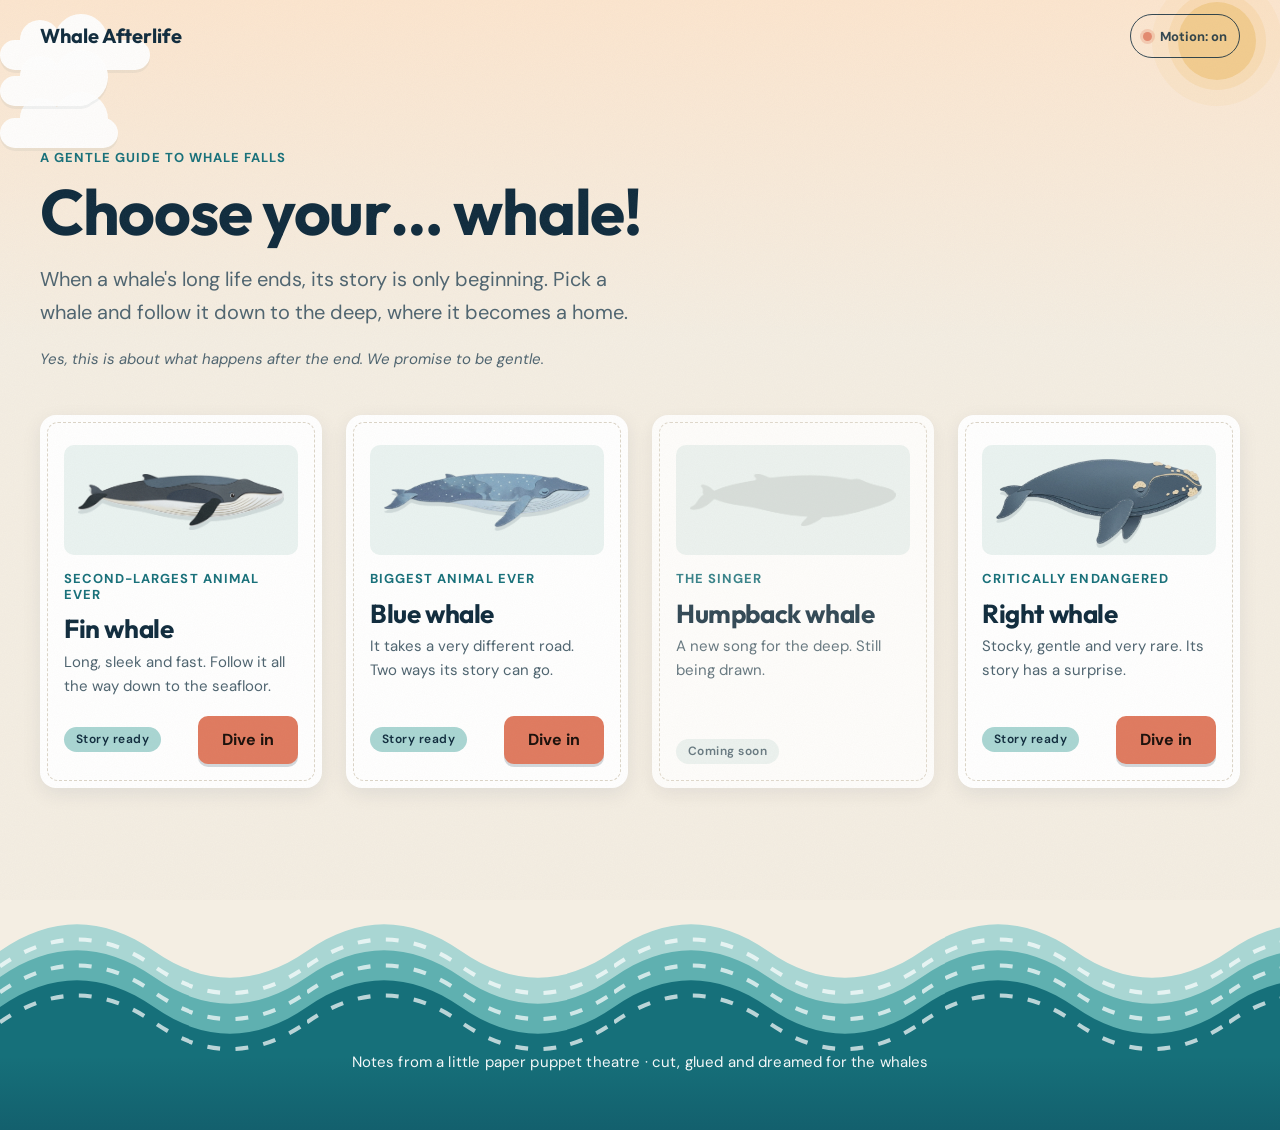
==== index.html @ 7136578d "Use 'it' for every whale instead of she/her Co-Authored-By: Claude Sonnet 5.5 <noreply@anthropic.com" ====
<!doctype html>
<html lang="en">
<head>
  <meta charset="utf-8">
  <meta name="viewport" content="width=device-width, initial-scale=1">
  <title>Whale Afterlife</title>
  <meta name="description" content="Pick a whale and follow it down to the deep. A gentle, paper-cut story about what happens after a whale dies, and the whole neighbourhood it becomes.">
  <meta name="theme-color" content="#F4EEE3">
  <link rel="icon" type="image/svg+xml" href="favicon.svg">
  <link rel="preconnect" href="https://fonts.googleapis.com">
  <link rel="preconnect" href="https://fonts.gstatic.com" crossorigin>
  <link href="https://fonts.googleapis.com/css2?family=DM+Sans:wght@400;600;700&family=Outfit:wght@700&display=swap" rel="stylesheet">
  <script>
    /* motion preference: saved choice, else the system setting */
    (function () {
      var on;
      try { var m = localStorage.getItem('motion'); on = m ? m === 'on' : !matchMedia('(prefers-reduced-motion: reduce)').matches; }
      catch (e) { on = !matchMedia('(prefers-reduced-motion: reduce)').matches; }
      document.documentElement.setAttribute('data-motion', on ? 'on' : 'off');
    })();
  </script>
  <link rel="stylesheet" href="styles.css">
</head>
<body class="page-hub">

<a class="skip" href="#choose">Skip to whales</a>

<header class="nav" id="nav">
  <a class="logo" href="index.html" aria-label="Whale Afterlife, home">
    <span>Whale Afterlife</span>
  </a>
  <nav aria-label="Main">
    <button class="motion" id="motionToggle" type="button" aria-pressed="true" title="Turn animations on or off"><span class="motion__dot" aria-hidden="true"></span><span id="motionLabel">Motion: on</span></button>
  </nav>
</header>

<main id="top">
  <section class="hero" id="choose">
    <div class="hub-sky" aria-hidden="true"><i class="sun"></i><i class="cloud cl1"></i><i class="cloud cl2"></i><i class="cloud cl3"></i></div>
    <div class="bubbles" data-bubbles="7" aria-hidden="true"></div>
    <div class="wrap">
      <p class="eyebrow">A gentle guide to whale falls</p>
      <h1>Choose your… whale!</h1>
      <p class="lede">When a whale's long life ends, its story is only beginning. Pick a whale and follow it down to the deep, where it becomes a home.</p>
      <p class="aside">Yes, this is about what happens after the end. We promise to be gentle.</p>

      <div class="cards">
        <article class="card card--ready">
          <div class="card__art"><img src="assets/fin-whale.png" alt="A paper-cut fin whale" width="1835" height="467"></div>
          <p class="eyebrow">Second-largest animal ever</p>
          <h2>Fin whale</h2>
          <p class="muted">Long, sleek and fast. Follow it all the way down to the seafloor.</p>
          <div class="card__foot">
            <span class="chip">Story ready</span>
            <a class="btn btn--accent" href="fin-whale.html">Dive in</a>
          </div>
        </article>

        <article class="card card--ready">
          <div class="card__art"><img src="assets/sprites/blue-whale.png" alt="A blue whale" width="1093" height="285"></div>
          <p class="eyebrow">Biggest animal ever</p>
          <h2>Blue whale</h2>
          <p class="muted">It takes a very different road. Two ways its story can go.</p>
          <div class="card__foot">
            <span class="chip">Story ready</span>
            <a class="btn btn--accent" href="blue-whale.html">Dive in</a>
          </div>
        </article>

        <article class="card card--soon" aria-label="Humpback whale, coming soon">
          <div class="card__art"><img src="assets/fin-whale.png" alt="" width="1835" height="467"></div>
          <p class="eyebrow">The singer</p>
          <h2>Humpback whale</h2>
          <p class="muted">A new song for the deep. Still being drawn.</p>
          <div class="card__foot"><span class="chip chip--quiet">Coming soon</span></div>
        </article>

        <article class="card card--ready">
          <div class="card__art"><img src="assets/sprites/right-whale.png" onerror="this.onerror=null;this.src='assets/fin-whale.png'" alt="A right whale" width="1835" height="467"></div>
          <p class="eyebrow">Critically endangered</p>
          <h2>Right whale</h2>
          <p class="muted">Stocky, gentle and very rare. Its story has a surprise.</p>
          <div class="card__foot">
            <span class="chip">Story ready</span>
            <a class="btn btn--accent" href="right-whale.html">Dive in</a>
          </div>
        </article>
      </div>
    </div>
  </section>
</main>

<footer class="footer footer--sea">
  <div class="sea-wave sea-wave--1" data-wave="#A9D6D3" aria-hidden="true"></div>
  <div class="sea-wave sea-wave--2" data-wave="#5FB0B0" aria-hidden="true"></div>
  <div class="sea-wave sea-wave--3" data-wave="#16707A" data-fill="linear-gradient(#16707A, #0F4A5C)" aria-hidden="true"></div>
  <p>Notes from a little paper puppet theatre · cut, glued and dreamed for the whales</p>
</footer>

<script src="hub.js"></script>
</body>
</html>
---- styles.css ----
/* ===== Whale Afterlife · Deep Reef tokens ===== */
:root {
  --primary: #0F2B3D;
  --on-primary: #FFFFFF;
  --secondary: #16707A;
  --tertiary: #E07A5F;
  --tertiary-hover: #D0664B;
  --on-tertiary: #1A0F0A;
  --soft: #A9D6D3;
  --on-soft: #0F2B3D;
  --bg: #F4EEE3;
  --surface: #FFFFFF;
  --surface-alt: #EAF3F1;
  --muted: #4E6470;
  --outline: #DCD5C8;

  --r-md: 10px;
  --r-lg: 16px;
  --shadow-card: 0 6px 20px rgba(15, 43, 61, .08);
  --shadow-paper: 0 2px 0 rgba(15, 43, 61, .10), 0 10px 26px rgba(5, 20, 32, .28);

  --font-head: "Outfit", system-ui, sans-serif;
  --font-body: "DM Sans", system-ui, sans-serif;

  --pad: 20px;
  --nav-h: 72px;
  --nav-bg: var(--bg);
  --nav-fg: var(--primary);
}

*, *::before, *::after { box-sizing: border-box; }
html { scroll-behavior: smooth; -webkit-text-size-adjust: 100%; }
body {
  margin: 0;
  background: var(--bg);
  color: var(--primary);
  font: 400 16px/1.6 var(--font-body);
  overflow-x: hidden;
}
img, svg { display: block; max-width: 100%; }
.sprite { position: absolute; width: 0; height: 0; overflow: hidden; }

/* subtle paper grain over everything */
body::after {
  content: "";
  position: fixed; inset: 0; z-index: 60; pointer-events: none;
  opacity: .10;
  background-image: url("data:image/svg+xml,%3Csvg xmlns='http://www.w3.org/2000/svg' width='220' height='220'%3E%3Cfilter id='n'%3E%3CfeTurbulence type='fractalNoise' baseFrequency='.9' numOctaves='2' seed='3'/%3E%3CfeColorMatrix values='0 0 0 0 .45  0 0 0 0 .4  0 0 0 0 .32  0 0 0 .55 0'/%3E%3C/filter%3E%3Crect width='220' height='220' filter='url(%23n)'/%3E%3C/svg%3E");
}

h1, h2, h3 { font-family: var(--font-head); font-weight: 700; margin: 0; }
h1 { font-size: clamp(38px, 7vw, 64px); line-height: 1.05; letter-spacing: -.02em; }
h2 { font-size: clamp(26px, 4vw, 40px); line-height: 1.12; letter-spacing: -.015em; }
h3 { font-size: clamp(20px, 2.6vw, 26px); line-height: 1.2; letter-spacing: -.01em; }
p { margin: 0 0 1em; }
a { color: var(--secondary); }
.muted { color: var(--muted); }
.small { font-size: 14px; color: var(--muted); margin: 22px 0 0; }
.wrap { width: min(1200px, 100% - var(--pad) * 2); margin-inline: auto; }
.narrow { width: min(720px, 100% - var(--pad) * 2); }
.center { text-align: center; }

:focus-visible { outline: 3px solid var(--secondary); outline-offset: 3px; border-radius: 6px; }
.skip { position: absolute; left: 12px; top: -60px; z-index: 100; background: var(--primary); color: #fff; padding: 10px 16px; border-radius: var(--r-md); }
.skip:focus { top: 12px; }

/* ===== Nav ===== */
.nav {
  position: fixed; inset: 0 0 auto 0; z-index: 50; height: var(--nav-h);
  display: flex; align-items: center; justify-content: space-between;
  padding-inline: max(var(--pad), calc((100vw - 1200px) / 2));
  background: color-mix(in srgb, var(--nav-bg) 88%, transparent);
  -webkit-backdrop-filter: blur(10px); backdrop-filter: blur(10px);
  color: var(--nav-fg);
  transition: background .5s, color .5s;
}
.nav a { color: inherit; text-decoration: none; font-weight: 700; }
.nav nav { display: flex; align-items: center; gap: 18px; }
.motion { display: inline-flex; align-items: center; gap: 8px; font: 700 13px/1 var(--font-body); color: inherit; background: transparent;
  border: 1.5px solid currentColor; border-radius: 9999px; padding: 8px 12px; cursor: pointer; opacity: .85; transition: opacity .2s, background-color .2s; }
.motion:hover { opacity: 1; background: color-mix(in srgb, currentColor 12%, transparent); }
.motion__dot { width: 9px; height: 9px; border-radius: 50%; background: var(--tertiary); box-shadow: 0 0 0 3px color-mix(in srgb, var(--tertiary) 30%, transparent); }
.motion[aria-pressed="false"] .motion__dot { background: var(--muted); box-shadow: none; }
.sr-only { position: absolute; width: 1px; height: 1px; margin: -1px; padding: 0; overflow: hidden; clip: rect(0 0 0 0); white-space: nowrap; border: 0; }
.nav .logo, .motion { min-height: 44px; }
.small a { display: inline-block; padding: 12px 4px; margin: -12px 0; }
@media (max-width: 480px) { .motion { padding: 7px 10px; } .nav nav { gap: 10px; } .nav nav a { display: none; } }
.logo { display: inline-flex; align-items: center; gap: 10px; font: 700 20px/1 var(--font-head); }
.logo svg { color: var(--secondary); transition: color .5s; }
body.in-story { --nav-bg: #0F2B3D; --nav-fg: #fff; }
body.in-story .logo svg { color: var(--soft); }

/* ===== Eyebrow, chips, buttons, paper cards ===== */
.eyebrow {
  font: 700 13px/1.2 var(--font-body); letter-spacing: .08em; text-transform: uppercase;
  color: var(--secondary); margin: 0 0 12px;
}
.chip {
  display: inline-block; background: var(--soft); color: var(--on-soft);
  font: 600 12px/1.2 var(--font-body); letter-spacing: .04em;
  padding: 5px 12px; border-radius: 9999px; margin-bottom: 10px;
}
.chip--quiet { background: var(--surface-alt); color: var(--muted); }

.btn {
  display: inline-flex; align-items: center; justify-content: center;
  min-height: 48px; padding: 14px 24px; border: 0; cursor: pointer;
  border-radius: var(--r-md); text-decoration: none;
  font: 700 16px/1.2 var(--font-body);
  transition: transform .15s ease, background-color .15s ease, box-shadow .15s ease;
  box-shadow: 0 3px 0 rgba(15, 43, 61, .18);
}
.btn:hover { transform: translateY(-2px); }
.btn:active { transform: translateY(1px); box-shadow: 0 1px 0 rgba(15, 43, 61, .18); }
.btn--accent { background: var(--tertiary); color: var(--on-tertiary); }
.btn--accent:hover { background: var(--tertiary-hover); }
.btn--soft { background: var(--soft); color: var(--on-soft); }

.paper-card {
  position: relative;
  background: var(--surface); color: var(--primary);
  border-radius: var(--r-lg); padding: 24px 26px;
  box-shadow: var(--shadow-paper);
}
.paper-card::before { /* stitched edge */
  content: ""; position: absolute; inset: 7px; border-radius: 11px;
  border: 1.5px dashed rgba(15, 43, 61, .18); pointer-events: none;
}
.paper-card > * { position: relative; }
.paper-card h2, .paper-card h3 { margin-bottom: .45em; }
.paper-card p:last-child { margin-bottom: 0; }

/* ===== Hero ===== */
.hero { padding: calc(var(--nav-h) + 56px) 0 230px; background: var(--bg); position: relative; }
.hero h1 { margin-bottom: 18px; }
.lede { font-size: clamp(17px, 2vw, 20px); line-height: 1.65; color: var(--muted); max-width: 620px; margin-bottom: 44px; }
.cards { display: grid; grid-template-columns: repeat(4, 1fr); gap: 24px; }
.card {
  position: relative; background: var(--surface); border-radius: var(--r-lg); padding: 24px;
  box-shadow: var(--shadow-card); display: flex; flex-direction: column;
  transition: transform .3s ease, box-shadow .3s ease;
}
.card::before { content: ""; position: absolute; inset: 7px; border-radius: 11px; border: 1.5px dashed var(--outline); pointer-events: none; }
.card > * { position: relative; }
.card--ready:hover { transform: translateY(-6px) rotate(-.6deg); box-shadow: 0 16px 34px rgba(15, 43, 61, .16); }
.card--ready:hover .card__art img { transform: translateX(6px) rotate(-2deg); }
.card__art { height: 110px; display: grid; place-items: center; margin: 6px 0 16px; background: var(--surface-alt); border-radius: var(--r-md); padding: 14px; overflow: hidden; }
.card__art img { width: 100%; height: auto; transition: transform .4s ease; filter: drop-shadow(0 4px 0 rgba(15, 43, 61, .12)); }
.card--soon .card__art img { filter: brightness(0) opacity(.1); }
.card h2 { font-size: 26px; margin-bottom: 6px; }
.card .muted { font-size: 15px; margin-bottom: 18px; }
.card__foot { margin-top: auto; display: flex; align-items: center; justify-content: space-between; gap: 10px; flex-wrap: wrap; }
.card__foot .chip { margin: 0; }
.card--soon { opacity: .85; }

/* ===== Story: shared ===== */
.story { position: relative; margin-top: -90px; overflow-x: clip; }
.story > section { position: relative; }
.story > section > .wrap { position: relative; z-index: 2; }
.story > section > .stage { z-index: 2; }

/* per-section gradient pieces so colours run continuously and sections can unlock later */
.s-surface { background: linear-gradient(#A9D6D3 0, #8CCFCB 100%); padding: 110px 0 120px; }
.s-descent { background: linear-gradient(#8CCFCB 0, #2F8E96 38%, #16707A 55%, #0F4A5C 82%, #0F3A4E 100%); }
.s-choices { background: linear-gradient(#0F3A4E 0, #0F2B3D 100%); padding: 110px 0 140px; }
.s-feast { background: linear-gradient(#0F2B3D 0, #0B2231 100%); }
.s-cave { background: linear-gradient(#0B2231 0, #0A1E2C 100%); }
.s-outro { background: #0A1E2C; padding: 100px 0 140px; }
.gated { display: none; }
body.unlocked .gate-feast, body.cave-open .gate-cave, body.finished .gate-outro { display: block; }
/* each scene replaces the last: nothing to scroll back to, no empty gaps between scenes */
body.unlocked .fin-lead, body.unlocked .s-surface, body.unlocked .s-descent, body.cave-open .s-feast { display: none; }

.scrub { height: var(--h, 300vh); }
.stage { position: sticky; top: 0; height: 100vh; height: 100dvh; overflow: hidden; }


/* surface: swimming whale + intro */
.surface-body { display: grid; gap: 34px; justify-items: center; }
.swim { position: relative; width: min(900px, 94vw); animation: bob 7s ease-in-out infinite; }
.swim > img:first-child { width: 100%; height: auto; filter: drop-shadow(0 6px 0 rgba(15, 43, 61, .12)) drop-shadow(0 18px 20px rgba(15, 43, 61, .25)); }
.swim__fish { position: absolute; width: 90px; height: auto; opacity: .95; filter: drop-shadow(0 4px 4px rgba(15, 43, 61, .25)); }
.swim__fish.f1 { left: 4%; top: 78%; animation: dart 6s ease-in-out infinite alternate; }
.swim__fish.f2 { left: 22%; top: 96%; width: 60px; animation: dart 8s ease-in-out -2s infinite alternate; }
.swim__fish.f3 { right: 6%; top: -10%; width: 52px; animation: dart 7s ease-in-out -4s infinite alternate-reverse; }
@keyframes bob { 0%, 100% { transform: translateY(0) rotate(-.6deg); } 50% { transform: translateY(-14px) rotate(.8deg); } }
@keyframes dart { from { transform: translateX(-14px) translateY(0); } to { transform: translateX(26px) translateY(-8px); } }
.intro-card { max-width: 560px; text-align: center; }
.hint { color: var(--secondary); font-weight: 700; margin-top: 14px; animation: nudge 1.8s ease-in-out infinite; }
@keyframes nudge { 50% { transform: translateY(6px); } }

/* captions */
.caps { position: absolute; left: 0; right: 0; z-index: 4; display: flex; justify-content: center; padding-inline: var(--pad); pointer-events: none; }
.caps--bottom { bottom: calc(7vh + 30px); }
.caps--bottom .cap { bottom: 0; }
.caps--top .cap { top: 0; }
.caps--top { top: calc(var(--nav-h) + 4vh); }
.cap { position: absolute; width: min(500px, 100%); opacity: 0; transform: translateY(14px) scale(.98); transition: opacity .3s ease, transform .3s ease; }
.caps--top .cap { transform: translateY(-14px) scale(.98); }
.cap.on { opacity: 1; transform: none; }

/* descent */
.fall { position: absolute; inset: 0; display: grid; place-items: center; }
.fall img { width: min(82vw, 800px, 120vh); height: auto; will-change: transform; filter: drop-shadow(0 6px 0 rgba(0, 0, 0, .12)) drop-shadow(0 20px 22px rgba(0, 0, 0, .3)); }

/* choices */
.flow { position: relative; }
.flow-panel { animation: rise .5s ease both; }
.flow-panel[hidden] { display: none; }
@keyframes rise { from { opacity: 0; transform: translateY(16px); } }
.options { display: grid; grid-template-columns: 1fr 1fr; gap: 16px; margin-top: 22px; }
.option {
  text-align: left; cursor: pointer; font: inherit; color: var(--primary);
  background: var(--surface-alt); border: 2px solid transparent; border-radius: var(--r-md);
  padding: 20px; display: grid; gap: 4px; transition: transform .15s ease, border-color .15s ease, background-color .15s ease;
}
.option:hover { transform: translateY(-3px); border-color: var(--secondary); background: #fff; }
.option__title { font: 700 20px/1.2 var(--font-head); }
.option__sub { color: var(--muted); font-size: 15px; }
.flow-panel .btn { margin-top: 20px; }

/* feast */
.whale-wrap {
  position: absolute; left: 50%; bottom: 13vh; z-index: 3;
  width: min(94vw, 1100px, 150vh); aspect-ratio: 1835 / 467;
  margin-left: calc(min(94vw, 1100px, 150vh) / -2);
  --eat: -14;
  will-change: transform;
}
.whale-wrap > * { position: absolute; inset: 0; width: 100%; height: 100%; }
.whale-wrap .body {
  filter: drop-shadow(0 6px 0 rgba(0, 0, 0, .14)) drop-shadow(0 16px 18px rgba(0, 0, 0, .32));
  -webkit-mask-image: linear-gradient(to right, transparent calc(var(--eat) * 1%), #000 calc(var(--eat) * 1% + 14%));
          mask-image: linear-gradient(to right, transparent calc(var(--eat) * 1%), #000 calc(var(--eat) * 1% + 14%));
}
.whale-wrap .skeleton {
  filter: drop-shadow(0 4px 0 rgba(0, 0, 0, .18)) drop-shadow(0 10px 12px rgba(0, 0, 0, .3));
  /* only visible where the body has been eaten away */
  -webkit-mask-image: linear-gradient(to right, #000 calc(var(--eat) * 1%), transparent calc(var(--eat) * 1% + 14%));
          mask-image: linear-gradient(to right, #000 calc(var(--eat) * 1%), transparent calc(var(--eat) * 1% + 14%));
}
.swarm {
  inset: auto; top: 12%; left: calc(var(--eat) * 1%); width: 17%; height: 70%;
  transform: translateX(-50%); opacity: 0; transition: opacity .3s; pointer-events: none;
}
.swarm.on { opacity: 1; }
.sf { position: absolute; width: 56%; height: auto; filter: drop-shadow(0 3px 3px rgba(0, 0, 0, .3));
  animation: swimFwd var(--sd, 3s) linear infinite, tailWag .9s ease-in-out infinite alternate; animation-delay: var(--sdl, 0s), 0s; }
.s1 { left: 0; top: 4%; --sd: 3.1s; --sdl: -.4s; }
.s2 { left: 38%; top: 26%; width: 46%; --sd: 2.6s; --sdl: -1.2s; }
.s3 { left: 6%; top: 46%; width: 50%; --sd: 3.4s; --sdl: -2s; }
.s4 { left: 44%; top: 64%; width: 40%; --sd: 2.9s; --sdl: -.9s; }
.s5 { left: 0; top: 82%; width: 38%; --sd: 3.7s; --sdl: -2.6s; }
.s6 { left: 40%; top: 84%; width: 36%; --sd: 2.4s; --sdl: -1.5s; }
@keyframes swimFwd {
  0%   { translate: -46px 0; opacity: 0; }
  14%  { opacity: 1; }
  86%  { opacity: 1; }
  100% { translate: 46px -3px; opacity: 0; }
}
@keyframes tailWag { from { transform: translateY(-3px) rotate(-2deg); } to { transform: translateY(3px) rotate(2deg); } }


/* outro */
.outro-card { padding: 38px 34px 34px; }
.outro-actions { display: flex; gap: 14px; justify-content: center; flex-wrap: wrap; margin-top: 26px; }
.outro-card .btn { margin-top: 0; }
.footer { background: var(--primary); color: #fff; padding: 64px 24px; text-align: center; font-size: 14px; }
.footer p { margin: 0; opacity: .8; }

/* ===== Ambient fixed layers ===== */
.rays, .snow, .depth { opacity: 0; transition: opacity .6s ease; pointer-events: none; }
.rays {
  position: fixed; inset: 0; z-index: 1;
  background: repeating-linear-gradient(104deg, rgba(255, 255, 255, .1) 0 46px, rgba(255, 255, 255, 0) 46px 150px);
  -webkit-mask-image: linear-gradient(#000, transparent 75%); mask-image: linear-gradient(#000, transparent 75%);
}
.snow { position: fixed; inset: 0; z-index: 1; overflow: hidden; }
.snow i { position: absolute; bottom: -12px; border-radius: 50%; background: #fff; animation: rise-snow linear infinite; }
@keyframes rise-snow { to { transform: translate3d(var(--dx, 20px), -112vh, 0); } }
body.in-story .snow { opacity: .55; }

/* depth gauge */
.depth {
  position: fixed; right: 14px; top: 50%; transform: translateY(-50%); z-index: 40;
  display: grid; grid-template-columns: 14px auto; grid-template-rows: auto auto; column-gap: 8px; align-items: stretch;
  color: #fff; font: 600 12px/1 var(--font-body);
  background: rgba(15, 43, 61, .6); padding: 12px 10px; border-radius: 14px; -webkit-backdrop-filter: blur(6px); backdrop-filter: blur(6px);
}
.depth.show { opacity: 1; }
.depth__track { position: relative; width: 6px; height: 36vh; background: rgba(255, 255, 255, .25); border-radius: 6px; margin-inline: auto; }
.depth__fill { position: absolute; inset: 0 0 auto 0; height: calc(var(--d, 0) * 100%); background: var(--soft); border-radius: 6px; }
.depth__dot { position: absolute; left: 50%; top: calc(var(--d, 0) * 100%); width: 16px; height: 16px; margin: -8px 0 0 -8px; border-radius: 50%; background: var(--tertiary); box-shadow: 0 0 0 3px rgba(255, 255, 255, .85); }
.depth__ticks { list-style: none; margin: 0; padding: 0; display: flex; flex-direction: column; justify-content: space-between; height: 36vh; }
.depth__now { grid-column: 1 / -1; margin: 10px 0 0; text-align: center; font-size: 14px; white-space: nowrap; }
.depth__now span { font: 700 18px/1 var(--font-head); }

/* reveal on scroll */
.reveal { opacity: 0; transform: translateY(24px); transition: opacity .8s ease, transform .8s ease; }
.reveal.in { opacity: 1; transform: none; }

/* ===== Responsive ===== */
@media (max-width: 1000px) { .cards { grid-template-columns: repeat(2, 1fr); } }
@media (max-width: 900px) { .depth__ticks { display: none; } .depth { grid-template-columns: 1fr; justify-items: center; right: 8px; } .depth__track { height: 30vh; } }
@media (max-width: 640px) {
  :root { --nav-h: 64px; }
  .cards { grid-template-columns: 1fr; }
  .options { grid-template-columns: 1fr; }
  .paper-card { padding: 20px 20px; }
  .depth { right: 6px; padding: 10px 6px; }
  .depth__ticks { display: none; }
  .depth__track { height: 30vh; }
  .caps .cap { width: min(100% - 34px, 500px); }
  .whale-wrap { width: 106vw; margin-left: -53vw; bottom: 22vh; }
  .fall img { width: 104vw; }
  }

html[data-motion="off"] { scroll-behavior: auto; }
html[data-motion="off"] *, html[data-motion="off"] *::before, html[data-motion="off"] *::after { animation: none !important; transition-duration: .01ms !important; }
html[data-motion="off"] .reveal { opacity: 1; transform: none; }
html[data-motion="off"] .snow { display: none; }

/* programmatic focus on step headings: keep it quiet */
.flow-panel h2:focus { outline: none; }


/* ===== sprite scenery ===== */
/* waves at the surface: three mirror-tiled paper layers */
.waves { position: absolute; left: 0; right: 0; top: 0; height: 150px; z-index: 1; transform: translateY(-62%); pointer-events: none;
  -webkit-mask-image: linear-gradient(#000 66%, transparent); mask-image: linear-gradient(#000 66%, transparent); }
.wv { position: absolute; left: -10%; width: 120%; background-repeat: repeat-x; background-size: auto 100%; animation: sway 12s ease-in-out infinite alternate; }
.wv3 { top: 0;    height: 112px; background-image: url("assets/sprites/waves-3-tile.png"); animation-duration: 15s; }
.wv2 { top: 18px; height: 104px; background-image: url("assets/sprites/waves-2-tile.png"); animation-duration: 11s; animation-direction: alternate-reverse; }
.wv1 { top: 36px; height: 100px; background-image: url("assets/sprites/waves-1-tile.png"); animation-duration: 13s; }
@keyframes sway { from { transform: translateX(-70px); } to { transform: translateX(70px); } }

/* seafloor: three mirror-tiled sand layers, darkened a little for depth */
.sd { position: absolute; left: 0; right: 0; bottom: 0; background-repeat: repeat-x; background-size: auto 100%; pointer-events: none; filter: brightness(.8) saturate(.9); }
.sd-back  { height: 23vh; background-image: url("assets/sprites/sand-back-tile.png");  z-index: 2; }
.sd-mid   { height: 17vh; background-image: url("assets/sprites/sand-mid-tile.png");   z-index: 2; }
.sd-front { height: 11vh; background-image: url("assets/sprites/sand-front-tile.png"); z-index: 4; filter: brightness(.9) saturate(.95); }
.s-cave .sd-back, .s-cave .sd-mid { z-index: 3; }   /* anemones (z4) stand in front of the dunes, behind the front sand (z5) */
.s-cave .sd-front { z-index: 5; }
.crab { position: absolute; left: 3%; bottom: 7vh; width: clamp(56px, 8vw, 110px); height: auto; z-index: 5; opacity: 0; filter: drop-shadow(0 4px 4px rgba(0, 0, 0, .35)); }
.star { position: absolute; height: auto; z-index: 6; filter: drop-shadow(0 3px 3px rgba(0, 0, 0, .35)); }
.star--feast { right: 6%; bottom: 3vh; width: clamp(40px, 5vw, 72px); opacity: 0; transform: rotate(12deg); }
.star--cave { left: 15%; bottom: 2.5vh; width: clamp(40px, 5vw, 72px); transform: rotate(-14deg); }

/* reef scene: arch of ribs, everything positioned in % of the arch box */
.cave { position: absolute; inset: 0; z-index: 1; }
.cave-glow { position: absolute; inset: 0; background: radial-gradient(ellipse 48% 52% at 50% 68%, rgba(242, 204, 143, .40), rgba(224, 122, 95, .12) 55%, transparent 78%); }
.ribs { position: absolute; left: 0; right: 0; margin-inline: auto; bottom: 9vh; width: min(86vw, 92vh); aspect-ratio: 529 / 392; }
.rib-back, .rib-front { position: absolute; height: auto; filter: drop-shadow(0 6px 10px rgba(0, 0, 0, .35)); }
.rib-back { left: 11%; bottom: 0; width: 78%; z-index: 1; opacity: .95; }
.rib-front { left: 0; bottom: 0; width: 100%; z-index: 2; }
.pop { position: absolute; z-index: 3; translate: -50% -100%; transform-origin: 50% 100%; scale: 0; pointer-events: none; transition: scale .8s cubic-bezier(.34, 1.56, .64, 1); }
.pop img { display: block; width: 100%; height: auto; transform-origin: 50% 100%; animation: swayTall 3.6s ease-in-out infinite alternate; filter: drop-shadow(0 3px 4px rgba(0, 0, 0, .3)); }
.pop--worm { width: 6.5%; }
.pop--anemone { width: 20%; z-index: 4; }
.pop--anemone img { animation-duration: 4.6s; }
@keyframes swayTall { from { transform: rotate(-4deg); } to { transform: rotate(4deg); } }
.octo { position: absolute; z-index: 7; left: 50%; margin-left: -15%; width: 30%; bottom: -3%; height: auto; transform: translateX(70vw); filter: drop-shadow(0 8px 10px rgba(0, 0, 0, .35)); animation: bobSmall 3.6s ease-in-out infinite; }
@keyframes bobSmall { 50% { translate: 0 -8px; } }
.eggs { position: absolute; z-index: 6; left: 22%; bottom: -2%; width: 9%; height: auto; transform-origin: 50% 100%; scale: 0; transition: scale .8s cubic-bezier(.34, 1.56, .64, 1); filter: drop-shadow(0 4px 5px rgba(0, 0, 0, .35)); }
.jelly { position: absolute; z-index: 1; right: 4%; top: 17%; width: clamp(54px, 7vw, 110px); height: auto; opacity: .9; animation: jellyBob 7s ease-in-out infinite; filter: drop-shadow(0 0 18px rgba(244, 166, 160, .45)); }
@keyframes jellyBob { 50% { translate: 0 -26px; } }
.sparkles { position: absolute; inset: 0; z-index: 8; opacity: 0; pointer-events: none; }
.spark { position: absolute; background: #F2CC8F; clip-path: polygon(50% 0, 62% 38%, 100% 50%, 62% 62%, 50% 100%, 38% 62%, 0 50%, 38% 38%); animation: twinkle 2.4s ease-in-out infinite; }
@keyframes twinkle { 0%, 100% { opacity: .25; transform: scale(.7); } 50% { opacity: 1; transform: scale(1.1); } }
@media (max-width: 640px) { .ribs { width: 104vw; bottom: 12vh; left: 50%; right: auto; margin-inline: 0; translate: -50% 0; } }
.pop--off { display: none; }


/* ===== copy additions ===== */
.aside { font-size: 15px; font-style: italic; color: var(--muted); margin: -26px 0 44px; max-width: 620px; }
.flow-panel > .muted { margin: -2px 0 0; }
.timeline { list-style: none; margin: 24px 0 0; padding: 0; display: grid; grid-template-columns: repeat(3, 1fr); gap: 10px; text-align: center; }
.timeline li { background: var(--surface-alt); border-radius: var(--r-md); padding: 14px 10px; }
.timeline strong { display: block; font: 700 19px/1.2 var(--font-head); color: var(--secondary); margin-bottom: 4px; }
.timeline span { font-size: 14px; color: var(--muted); line-height: 1.35; display: block; }
.thanks { font: 700 24px/1.2 var(--font-head); color: var(--primary); margin: 28px 0 0; }
.road { font: 700 13px/1 var(--font-body); letter-spacing: .08em; text-transform: uppercase; color: var(--secondary); margin: 26px 0 0; }
.road + .timeline { margin-top: 10px; }
.s-outro[hidden] { display: none; }
@media (max-width: 640px) { .timeline { grid-template-columns: 1fr; } .aside { margin: -30px 0 36px; } }


/* ===== button-driven stages ===== */
.s-feast .stage, .s-cave .stage { position: relative; }
.s-feast .whale-wrap { transform: translateY(-86vh) rotate(14deg); }

.cap .btn { margin-top: 14px; opacity: 0; transform: translateY(6px); pointer-events: none;
  transition: opacity .22s, transform .22s, background-color .15s, box-shadow .15s; }
.cap.ready .btn { opacity: 1; transform: none; pointer-events: auto; }
.cap.ready .btn:hover { transform: translateY(-2px); }
.cap.ready .btn--accent { animation: btnPulse 2.4s ease-in-out infinite; }
@keyframes btnPulse { 50% { box-shadow: 0 3px 0 rgba(15, 43, 61, .18), 0 0 0 7px rgba(224, 122, 95, .28); } }
.cap { pointer-events: none; }
.cap.on { pointer-events: auto; }

/* ===== cute details ===== */
/* rising bubbles */
.bubbles { position: absolute; inset: 0; z-index: 1; overflow: hidden; pointer-events: none; }
.bub { position: absolute; bottom: -24px; border-radius: 50%; border: 1.5px solid rgba(255, 255, 255, .65); background: rgba(255, 255, 255, .14);
  animation: bubUp linear infinite; }
.bub::after { content: ""; position: absolute; left: 22%; top: 18%; width: 24%; height: 24%; border-radius: 50%; background: rgba(255, 255, 255, .7); }
@keyframes bubUp { 0% { transform: translate3d(0, 0, 0); opacity: 0; } 8% { opacity: 1; } 100% { transform: translate3d(var(--dx, 16px), -112vh, 0); opacity: .9; } }

/* far-away fish crossing the stage */
.swimmer { position: absolute; left: 0; top: var(--y, 30%); width: var(--w, 40px); height: auto; z-index: 1; opacity: .55; pointer-events: none;
  animation: crossR var(--t, 50s) linear infinite; animation-delay: var(--d, 0s); filter: blur(.3px) drop-shadow(0 2px 3px rgba(0, 0, 0, .25)); }
.swimmer.l { animation-name: crossL; }
@keyframes crossR { 0% { transform: translate(-14vw, 0); } 50% { transform: translate(52vw, -14px); } 100% { transform: translate(112vw, 0); } }
@keyframes crossL { 0% { transform: translate(112vw, 0) scaleX(-1); } 50% { transform: translate(52vw, 12px) scaleX(-1); } 100% { transform: translate(-14vw, 0) scaleX(-1); } }

/* extra jellyfish */
.jelly--d1 { left: 7%; right: auto; top: 22%; width: clamp(44px, 6vw, 84px); animation-duration: 8s; }
.jelly--d2 { right: 8%; top: 54%; width: clamp(34px, 4.5vw, 64px); opacity: .7; animation-duration: 9s; animation-delay: -3s; }
.jelly--c2 { left: 3%; right: auto; top: 50%; width: clamp(38px, 4.6vw, 76px); opacity: .8; animation-duration: 9s; animation-delay: -4s; }

/* more fish on the surface */
.swim__fish.f4 { left: 46%; top: 108%; width: 44px; animation: dart 9s ease-in-out -1s infinite alternate; }
.swim__fish.f5 { right: 24%; top: 92%; width: 36px; animation: dart 6.5s ease-in-out -5s infinite alternate-reverse; }

/* scavengers on the sand */
.crab { animation: scuttle .9s ease-in-out infinite alternate; }
@keyframes scuttle { from { translate: 0 0; rotate: -2deg; } to { translate: 0 -3px; rotate: 2deg; } }
.crab--b { left: auto; right: 16%; bottom: 6vh; width: clamp(46px, 6.5vw, 90px); scale: -1 1; }
.crab--cave { opacity: 1; left: auto; right: 17%; bottom: 3vh; width: clamp(50px, 6.5vw, 90px); scale: -1 1; z-index: 6; }
.star--feast2 { left: 19%; bottom: 3vh; width: clamp(34px, 4.5vw, 62px); opacity: 0; transform: rotate(-18deg); }

.star { animation: starWiggle 4.5s ease-in-out infinite; }
@keyframes starWiggle { 50% { translate: 0 -3px; } }
.eggs--b { left: auto; right: 22%; bottom: -3%; width: 6.5%; }

/* "nom nom" while the fish eat */
.noms { position: absolute; inset: 0; z-index: 8; pointer-events: none; }
.nom { position: absolute; font: 700 14px/1 var(--font-body); letter-spacing: .02em; color: #fff; text-shadow: 0 1px 3px rgba(0, 0, 0, .55);
  animation: nomUp 1.7s ease-out forwards; white-space: nowrap; }
@keyframes nomUp { 0% { opacity: 0; transform: translateY(0) scale(.8); } 20% { opacity: 1; } 100% { opacity: 0; transform: translateY(-48px) scale(1.1); } }

/* happy hearts around the octopus */
.hearts { position: absolute; left: 50%; bottom: 42%; width: 0; height: 0; z-index: 9; pointer-events: none; }
.hearts i { position: absolute; left: calc(var(--x, 0) * 1px); bottom: 0; font-style: normal; font-size: var(--s, 22px); line-height: 1; color: #F4A6A0; opacity: 0; }
.ribs.happy .hearts i { animation: heartUp 3.6s ease-in infinite; animation-delay: var(--d, 0s); }
.hearts i:nth-child(1) { --x: -48; --s: 20px; --d: 0s; --dx: -14px; }
.hearts i:nth-child(2) { --x: -12; --s: 26px; --d: .8s; --dx: 10px; }
.hearts i:nth-child(3) { --x: 30; --s: 18px; --d: 1.6s; --dx: -8px; }
.hearts i:nth-child(4) { --x: 58; --s: 24px; --d: 2.3s; --dx: 14px; }
.hearts i:nth-child(5) { --x: 8; --s: 16px; --d: 3s; --dx: 6px; }
@keyframes heartUp { 0% { opacity: 0; transform: translate(0, 0) scale(.5); } 15% { opacity: 1; } 100% { opacity: 0; transform: translate(var(--dx, 10px), -120px) scale(1.15); } }

html[data-motion="off"] .swimmer, html[data-motion="off"] .bub { display: none; }
@media (max-width: 640px) { .swim__fish.f4, .swim__fish.f5 { display: none; } }


/* ===== more details ===== */
/* hero: bubbles tinted for the sand background, sleepy zzz on the unfinished whales */
.hero .bubbles { z-index: 0; }
.hero .bub { border-color: rgba(22, 112, 122, .35); background: rgba(169, 214, 211, .25); }
.hero .wrap { position: relative; z-index: 1; }
.card--soon .card__art { position: relative; }
.card--soon .card__art::after { content: "z Z z"; position: absolute; right: 16%; top: 6px; font: 700 15px/1 var(--font-head); letter-spacing: .22em; color: var(--secondary);
  opacity: 0; animation: zzz 3.6s ease-in-out infinite; }
@keyframes zzz { 0% { opacity: 0; transform: translate(0, 10px); } 45% { opacity: .75; } 100% { opacity: 0; transform: translate(12px, -12px); } }

/* whale spout at the surface */
.spout { position: absolute; left: 69%; top: 9%; width: 0; height: 0; pointer-events: none; z-index: 3; }
.spout i { position: absolute; left: 0; top: 0; width: 11px; height: 11px; border-radius: 50%; background: #fff; opacity: 0;
  box-shadow: 0 0 8px rgba(255, 255, 255, .8); animation: spoutUp 6s ease-out infinite; }
.spout i:nth-child(1) { --dx: -8px; --h: -92px; animation-delay: 0s; }
.spout i:nth-child(2) { --dx: 6px; --h: -104px; animation-delay: .08s; width: 13px; height: 13px; }
.spout i:nth-child(3) { --dx: -22px; --h: -78px; animation-delay: .16s; }
.spout i:nth-child(4) { --dx: 20px; --h: -82px; animation-delay: .2s; }
.spout i:nth-child(5) { --dx: 0px; --h: -118px; animation-delay: .1s; width: 9px; height: 9px; }
.spout i:nth-child(6) { --dx: -34px; --h: -60px; animation-delay: .3s; width: 8px; height: 8px; }
.spout i:nth-child(7) { --dx: 34px; --h: -64px; animation-delay: .34s; width: 8px; height: 8px; }
.spout i:nth-child(8) { --dx: 12px; --h: -96px; animation-delay: .24s; width: 10px; height: 10px; }
@keyframes spoutUp { 0% { opacity: 0; transform: translate(0, 0) scale(.5); } 3% { opacity: .95; } 14% { opacity: .9; transform: translate(var(--dx), var(--h)) scale(1.05); }
  26% { opacity: 0; transform: translate(calc(var(--dx) * 1.5), calc(var(--h) + 46px)) scale(.7); } 100% { opacity: 0; } }

/* glints on the waves */
.glint { position: absolute; z-index: 3; background: #fff; pointer-events: none; opacity: 0; animation: twinkle 3s ease-in-out infinite;
  clip-path: polygon(50% 0, 60% 40%, 100% 50%, 60% 60%, 50% 100%, 40% 60%, 0 50%, 40% 40%); }

/* sunbeams drift slowly */
.rays { animation: raysDrift 22s ease-in-out infinite alternate; }
@keyframes raysDrift { from { background-position: 0 0; } to { background-position: 150px 0; } }

/* click reactions */
.crab, .star, .jelly, .octo, .eggs, .swim__fish, .pop img, .sf { cursor: pointer; }
.crab, .star, .jelly, .octo, .eggs, .swim__fish, .pop img, .shark { pointer-events: auto; }
.poked:not(.pop) { animation: poke .65s ease !important; }
.pop.poked img { animation: squish .65s ease !important; }
@keyframes poke { 0% { translate: 0 0; rotate: 0deg; } 30% { translate: 0 -18px; rotate: 10deg; } 60% { translate: 0 3px; rotate: -7deg; } 100% { translate: 0 0; rotate: 0deg; } }
@keyframes squish { 0% { transform: scale(1, 1); } 30% { transform: scale(1.3, .72); } 60% { transform: scale(.88, 1.18); } 100% { transform: scale(1, 1); } }
.floaty { position: fixed; z-index: 70; font: 700 15px/1 var(--font-body); color: #fff; text-shadow: 0 1px 3px rgba(0, 0, 0, .65); pointer-events: none;
  translate: -50% -50%; animation: floatUp 1.4s ease-out forwards; white-space: nowrap; }
@keyframes floatUp { 0% { opacity: 0; margin-top: 0; } 15% { opacity: 1; } 100% { opacity: 0; margin-top: -58px; } }

/* bubbles that follow the pointer */
.trail { position: fixed; z-index: 55; border-radius: 50%; border: 1.5px solid rgba(255, 255, 255, .75); background: rgba(255, 255, 255, .18); pointer-events: none;
  translate: -50% -50%; animation: trailUp 1.3s ease-out forwards; }
@keyframes trailUp { 0% { opacity: 0; transform: translate(0, 0) scale(.6); } 15% { opacity: 1; } 100% { opacity: 0; transform: translate(var(--dx, 0), -46px) scale(1.15); } }

/* sand puff when she lands */
.puff { position: absolute; border-radius: 50%; pointer-events: none; opacity: 0;
  background: radial-gradient(circle at 40% 40%, rgba(236, 220, 186, .8), rgba(190, 166, 122, 0) 72%); animation: puffOut 1.9s ease-out forwards; }
@keyframes puffOut { 0% { opacity: 0; transform: translate(0, 0) scale(.4); } 20% { opacity: .85; } 100% { opacity: 0; transform: translate(var(--dx), var(--dy)) scale(1.7); } }

/* the octopus wriggles now and then */
.octo { animation: bobSmall 3.6s ease-in-out infinite, wriggle 8s ease-in-out infinite; }
@keyframes wriggle { 0%, 84%, 100% { rotate: 0deg; scale: 1; } 88% { rotate: -3.5deg; scale: 1.03 .98; } 92% { rotate: 3.5deg; scale: .98 1.03; } 96% { rotate: -2deg; scale: 1; } }

/* finale confetti */
.conf { position: fixed; bottom: -30px; z-index: 65; pointer-events: none; font-style: normal; line-height: 1; opacity: 0; animation: confUp linear forwards; }
@keyframes confUp { 0% { opacity: 0; transform: translate(0, 0) rotate(0deg); } 10% { opacity: 1; } 100% { opacity: 0; transform: translate(var(--dx, 0), -108vh) rotate(50deg); } }

/* little sprite icons inside the chips */
.chip { display: inline-flex; align-items: center; gap: 6px; }
.chip__icon { height: 17px; width: auto; margin: -4px 0 -4px -5px; }

/* subtle pointer parallax (set from JS) */


/* story progress pill */
.journey { position: fixed; left: 50%; bottom: 14px; translate: -50% 0; z-index: 46; padding: 9px 16px; border-radius: 9999px;
  background: rgba(15, 43, 61, .62); -webkit-backdrop-filter: blur(6px); backdrop-filter: blur(6px);
  opacity: 0; pointer-events: none; transition: opacity .6s ease; }
.journey.show { opacity: 1; }
.journey ol { display: flex; align-items: center; list-style: none; margin: 0; padding: 0; }
.journey li { position: relative; width: 10px; height: 10px; margin-left: 18px; border-radius: 50%; background: rgba(255, 255, 255, .35); transition: background-color .4s, transform .4s, box-shadow .4s; }
.journey li:first-child { margin-left: 0; }
.journey li + li::before { content: ""; position: absolute; right: 100%; top: 50%; width: 18px; height: 2px; translate: 0 -50%; background: rgba(255, 255, 255, .25); transition: background-color .4s; }
.journey li.done { background: var(--soft); }
.journey li.done + li::before, .journey li.on::before { background: var(--soft); }
.journey li.on { background: var(--tertiary); box-shadow: 0 0 0 4px rgba(224, 122, 95, .32); transform: scale(1.2); }
.journey span { position: absolute; bottom: 20px; left: 50%; translate: -50% 0; white-space: nowrap; font: 600 11px/1 var(--font-body); letter-spacing: .04em; color: #fff;
  background: rgba(15, 43, 61, .88); padding: 5px 9px; border-radius: 6px; opacity: 0; transition: opacity .3s; }
.journey li.on span { opacity: 1; }
html[data-motion="off"] .glint, html[data-motion="off"] .spout { display: none; }
@media (max-width: 640px) { .journey { bottom: 10px; padding: 8px 12px; } .journey li { margin-left: 14px; } .journey li + li::before { width: 14px; } }


/* ===== choice popup ===== */
.modal { position: fixed; inset: 0; z-index: 80; display: grid; place-items: center; padding: 20px; }
.modal[hidden] { display: none; }
.modal__backdrop { position: absolute; inset: 0; background: rgba(6, 20, 30, .30); -webkit-backdrop-filter: blur(2px); backdrop-filter: blur(2px); opacity: 0; transition: opacity .35s ease; }
.modal__box { position: relative; width: min(640px, 100%); max-height: calc(100dvh - 40px); overflow: auto; opacity: 0; transform: translateY(20px) scale(.97); transition: opacity .35s ease, transform .35s ease; }
.modal.open .modal__backdrop { opacity: 1; }
.modal.open .modal__box { opacity: 1; transform: none; }
.modal__close { position: absolute; top: 12px; right: 14px; z-index: 3; width: 36px; height: 36px; border-radius: 50%; border: 0; cursor: pointer;
  background: var(--surface-alt); color: var(--primary); font: 700 22px/1 var(--font-body); display: grid; place-items: center; transition: background-color .15s, transform .15s; }
.modal__close:hover { background: var(--soft); transform: rotate(90deg); }
.modal .flow-panel { animation: none; }
.modal .flow-panel > :is(.eyebrow, h2, .chip, .muted, p:first-of-type) { padding-right: 40px; }
.modal .flow-panel .options { margin-right: 0; }

.footer { display: none; }


/* ===== new residents ===== */
.shark { position: absolute; left: 0; top: 38%; width: clamp(90px, 10vw, 170px); height: auto; z-index: 1; opacity: .85;
  animation: crossR 36s linear infinite; animation-delay: -10s; filter: drop-shadow(0 3px 5px rgba(0, 0, 0, .3)); }
.squid { position: absolute; height: auto; z-index: 1; pointer-events: auto; cursor: pointer; filter: drop-shadow(0 3px 5px rgba(0, 0, 0, .3)); animation: squidDrift 7s ease-in-out infinite; }
.squid--feast { left: 5%; top: 27%; width: clamp(34px, 4vw, 64px); }
.squid--cave { left: 11%; top: 56%; width: clamp(34px, 4vw, 62px); animation-delay: -2.5s; }
@keyframes squidDrift { 0%, 100% { translate: 0 0; rotate: -4deg; } 50% { translate: 8px -22px; rotate: 5deg; } }

.hagfish { position: absolute; left: 62%; bottom: 5vh; width: clamp(64px, 8vw, 130px); height: auto; z-index: 6; opacity: 0; transform: translateX(34vw);
  pointer-events: auto; cursor: pointer; filter: drop-shadow(0 4px 4px rgba(0, 0, 0, .35)); animation: slither 1.6s ease-in-out infinite alternate; }
@keyframes slither { from { translate: 0 0; rotate: -2deg; } to { translate: 0 -2px; rotate: 2deg; } }

/* reef scene extras: each one has its own patch of sand */
.deco { position: absolute; height: auto; z-index: 4; pointer-events: none; filter: brightness(.88) drop-shadow(0 4px 6px rgba(0, 0, 0, .3)); }
.deco--pebbles { left: 1%; bottom: 8vh; width: clamp(40px, 5vw, 86px); }
.deco--coral { left: 7.5%; bottom: 8vh; width: clamp(48px, 6.4vw, 108px); }
.deco--tube { right: 1.5%; bottom: 8vh; width: clamp(40px, 5vw, 86px); }
.deco--sponge { right: 8.5%; bottom: 8vh; width: clamp(44px, 5.8vw, 98px); }
.walker { position: absolute; height: auto; z-index: 6; pointer-events: auto; cursor: pointer; filter: drop-shadow(0 3px 4px rgba(0, 0, 0, .35)); }
.urchin { left: 21%; bottom: 2.5vh; width: clamp(34px, 4vw, 66px); }
.isopod { left: 27%; bottom: 3.5vh; width: clamp(54px, 6.4vw, 104px); animation: crawl 16s ease-in-out infinite alternate; }
.snail { right: 24%; bottom: 3vh; width: clamp(40px, 4.8vw, 78px); animation: crawlSlow 22s ease-in-out infinite alternate; }
.shell { right: 31%; bottom: 2vh; width: clamp(30px, 3.6vw, 60px); }
@keyframes crawl { from { translate: 0 0; } to { translate: 3.4vw 0; } }
@keyframes crawlSlow { from { translate: 0 0; } to { translate: -1.8vw 0; } }


/* the reef captions sit on the left so they never cover the rib arch */
@media (min-width: 1100px) and (min-aspect-ratio: 8/5) {
  .s-cave .caps--top { justify-content: flex-start; padding-left: max(20px, 3vw); }
  .s-cave .cap { width: min(400px, 100%); }
}
/* squarer screens: caption stays centred, the arch is a little smaller so they do not fight */
@media (min-width: 641px) and (max-aspect-ratio: 8/5), (min-width: 641px) and (max-width: 1099px) {
  .ribs { width: min(70vw, 78vh); bottom: 8vh; }
}

html[data-motion="off"] .shark { display: none; }

@media (max-width: 640px) { .depth { display: none; } }


/* ===== reef residents, scattered ===== */
/* big items stand on the back dune (higher), small critters walk on the front sand, nothing lines up in a row */
.deco--pebbles { left: 3%; right: auto; bottom: 10vh; width: clamp(38px, 4.6vw, 80px); }
.deco--coral   { left: 9%; right: auto; bottom: 13.5vh; width: clamp(44px, 5.4vw, 92px); }
.deco--tube    { left: 90%; right: auto; bottom: 13vh; width: clamp(36px, 4.4vw, 76px); }
.deco--sponge  { left: auto; right: 4%; bottom: 8.5vh; width: clamp(38px, 4.6vw, 80px); }
.urchin { left: 33%; right: auto; bottom: 2vh; width: clamp(30px, 3.4vw, 58px); }
.isopod { left: 73%; right: auto; bottom: 3vh; width: clamp(50px, 6vw, 98px); }
.snail  { left: 19%; right: auto; bottom: 4.5vh; width: clamp(36px, 4vw, 66px); scale: -1 1; }
.shell  { left: 27.5%; right: auto; bottom: 1.5vh; width: clamp(26px, 3vw, 50px); rotate: 12deg; }
.star--cave { left: 68%; bottom: 1.5vh; width: clamp(34px, 4vw, 62px); }
.crab--cave { left: 85%; right: auto; bottom: 2.5vh; width: clamp(46px, 6vw, 84px); }
.squid--cave { left: auto; right: 4%; top: 50%; width: clamp(32px, 3.8vw, 58px); }


/* ===== page layouts: home (cards only) and fin whale story ===== */
.page-hub .hero { min-height: 100vh; min-height: 100dvh; padding-bottom: 90px; display: grid; align-content: center; }
.page-hub .footer { display: block; }
.fin-lead { background: var(--bg); padding: calc(var(--nav-h) + 30px) 0 230px; position: relative; }
.fin-lead h1 { font-size: clamp(34px, 5vw, 52px); }

/* ===== home: a small sky on top, a paper sea at the bottom ===== */
.page-hub .nav { background: transparent; -webkit-backdrop-filter: none; backdrop-filter: none; }
.page-hub .nav.nav--solid { background: color-mix(in srgb, var(--nav-bg) 88%, transparent); -webkit-backdrop-filter: blur(10px); backdrop-filter: blur(10px); }
.hub-sky { position: absolute; left: 0; right: 0; top: 0; height: 340px; z-index: 0; pointer-events: none; overflow: hidden;
  background: linear-gradient(#FCE6CF, rgba(252, 230, 207, 0)); }
.hub-sky .sun { position: absolute; right: calc(max(var(--pad), (100vw - 1200px) / 2) - 16px); top: 2px; width: 78px; aspect-ratio: 1; border-radius: 50%; background: #F2CC8F;
  box-shadow: 0 0 0 10px rgba(242, 204, 143, .35), 0 0 0 26px rgba(242, 204, 143, .16); animation: hubSun 7s ease-in-out infinite; }
@keyframes hubSun { 50% { box-shadow: 0 0 0 15px rgba(242, 204, 143, .35), 0 0 0 34px rgba(242, 204, 143, .14); } }
.hub-sky .cloud { position: absolute; left: 0; height: 30px; width: var(--w, 140px); border-radius: 30px; background: #fff; opacity: .95;
  animation: hubCloud var(--t, 90s) linear infinite; animation-delay: var(--d, 0s); filter: drop-shadow(0 3px 0 rgba(15, 43, 61, .06)); }
.hub-sky .cloud::before, .hub-sky .cloud::after { content: ""; position: absolute; background: #fff; border-radius: 50%; }
.hub-sky .cloud::before { width: 40px; height: 40px; left: 20px; top: -20px; }
.hub-sky .cloud::after { width: 54px; height: 54px; left: 54px; top: -26px; }
.hub-sky .cl1 { top: 40px; --w: 150px; --t: 100s; --d: -30s; }
.hub-sky .cl2 { top: 118px; --w: 118px; --t: 80s; --d: -60s; }
.hub-sky .cl3 { top: 76px; --w: 96px; --t: 120s; --d: -85s; }
@keyframes hubCloud { from { translate: -20vw 0; } to { translate: 120vw 0; } }

.footer--sea { position: relative; overflow: hidden; background: transparent; padding: 150px 24px 56px; }
.footer--sea p { position: relative; z-index: 2; opacity: .95; font-size: 15px; letter-spacing: .01em; }
.sea-wave { position: absolute; left: 0; right: 0; top: var(--top, 0); bottom: 0; --tw: clamp(220px, 24vw, 380px); --th: calc(var(--tw) / 3);
  background-repeat: repeat-x, no-repeat; background-size: var(--tw) var(--th), 100% 100%; background-position: 0 0, 0 calc(var(--th) - 2px);
  animation: seaWave var(--t, 18s) linear infinite; }
@keyframes seaWave { from { background-position: 0 0, 0 calc(var(--th) - 2px); } to { background-position: calc(var(--tw) * -1) 0, 0 calc(var(--th) - 2px); } }
.sea-wave--1 { --top: 0; --t: 26s; }
.sea-wave--2 { --top: 26px; --t: 19s; }
.sea-wave--3 { --top: 56px; --t: 14s; }

/* ===== A touch of paper theatre: one curtain, only when the scene changes ===== */
.stage-frame { position: fixed; inset: var(--nav-h) 0 0 0; z-index: 44; pointer-events: none; }
.sf-drape { position: absolute; top: 0; bottom: 0; width: 0; transition: width .9s cubic-bezier(.65, 0, .35, 1), box-shadow .9s ease;
  background: repeating-linear-gradient(90deg, rgba(40, 10, 5, .18) 0 5px, rgba(255, 235, 215, .10) 5px 11px, transparent 11px 17px), linear-gradient(90deg, #B8523C, #D8684E 55%, #BF573F); }
.sf-drape--l { left: 0; }
.sf-drape--r { right: 0; }
.stage-frame.shut .sf-drape { width: 50.4vw; }
.stage-frame.shut .sf-drape--l { box-shadow: 6px 0 16px rgba(15, 43, 61, .25); }
.stage-frame.shut .sf-drape--r { box-shadow: -6px 0 16px rgba(15, 43, 61, .25); }
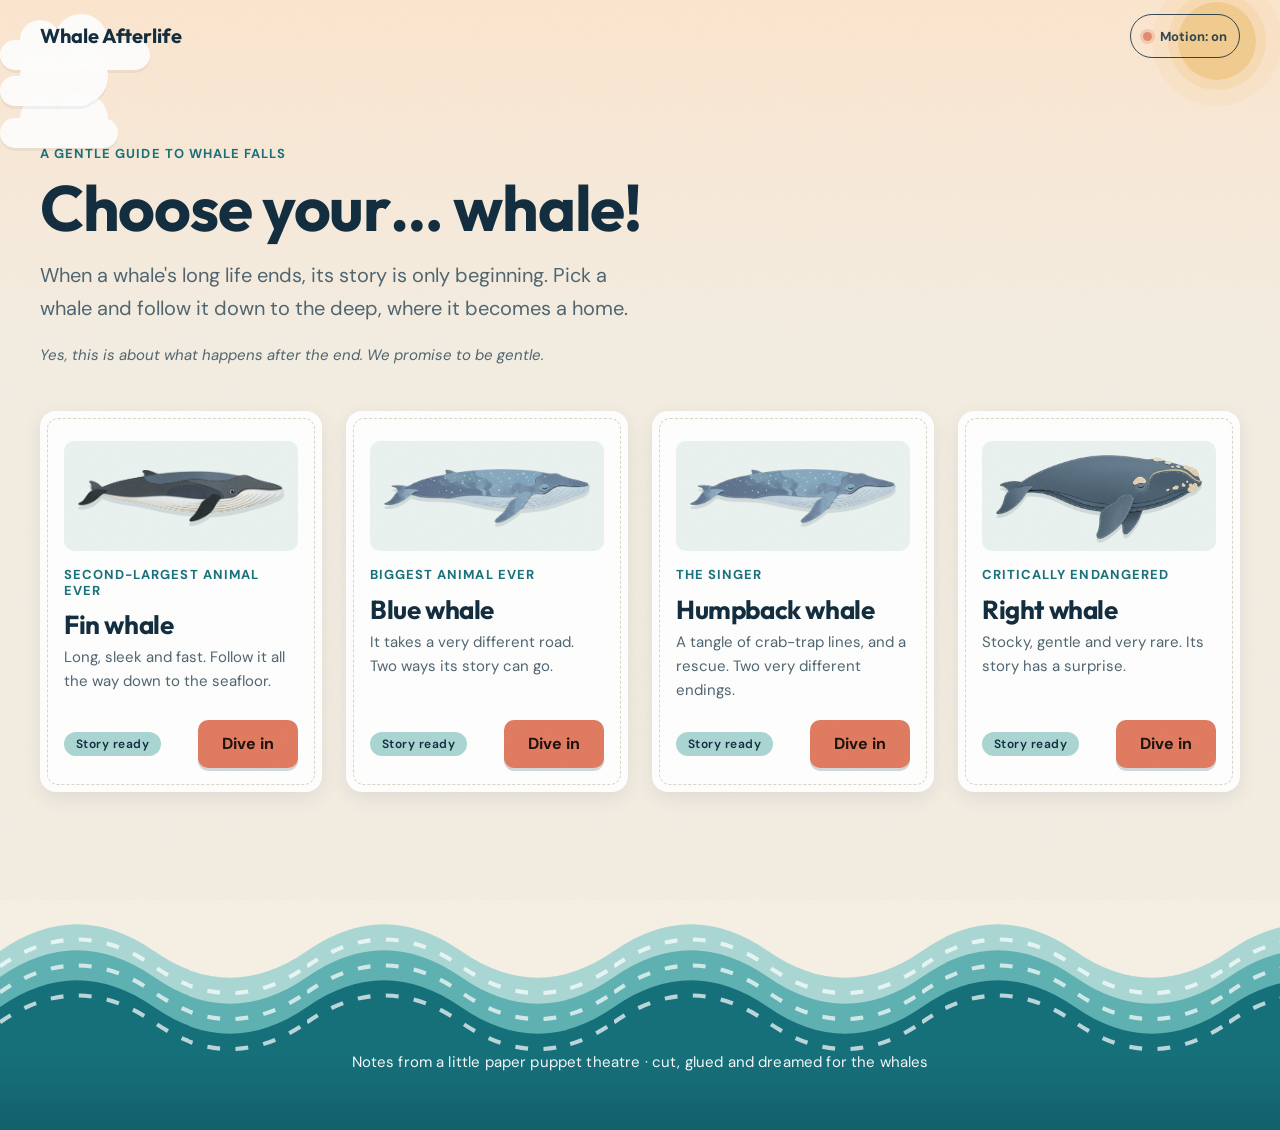
==== commit dd89776f: "Humpback story: entangled whale, rescue choice, freed or lost endings (placeholder art), hub card an" ====
--- a/index.html
+++ b/index.html
@@ -67,12 +67,15 @@
           </div>
         </article>
 
-        <article class="card card--soon" aria-label="Humpback whale, coming soon">
-          <div class="card__art"><img src="assets/fin-whale.png" alt="" width="1835" height="467"></div>
+        <article class="card card--ready">
+          <div class="card__art"><img src="assets/sprites/blue-whale.png" alt="A paper-cut whale (placeholder drawing)" width="1093" height="285"></div>
           <p class="eyebrow">The singer</p>
           <h2>Humpback whale</h2>
-          <p class="muted">A new song for the deep. Still being drawn.</p>
-          <div class="card__foot"><span class="chip chip--quiet">Coming soon</span></div>
+          <p class="muted">A tangle of crab-trap lines, and a rescue. Two very different endings.</p>
+          <div class="card__foot">
+            <span class="chip">Story ready</span>
+            <a class="btn btn--accent" href="humpback-whale.html">Dive in</a>
+          </div>
         </article>
 
         <article class="card card--ready">
@@ -86,6 +89,8 @@
           </div>
         </article>
       </div>
+
+      <p class="aside sources-unlock" id="sourcesUnlock" hidden>Every story here is based on real events and published science. <a href="sources.html">See the sources</a>.</p>
     </div>
   </section>
 </main>
--- a/styles.css
+++ b/styles.css
@@ -503,7 +503,7 @@
   translate: -50% -50%; animation: trailUp 1.3s ease-out forwards; }
 @keyframes trailUp { 0% { opacity: 0; transform: translate(0, 0) scale(.6); } 15% { opacity: 1; } 100% { opacity: 0; transform: translate(var(--dx, 0), -46px) scale(1.15); } }
 
-/* sand puff when she lands */
+/* sand puff when it lands */
 .puff { position: absolute; border-radius: 50%; pointer-events: none; opacity: 0;
   background: radial-gradient(circle at 40% 40%, rgba(236, 220, 186, .8), rgba(190, 166, 122, 0) 72%); animation: puffOut 1.9s ease-out forwards; }
 @keyframes puffOut { 0% { opacity: 0; transform: translate(0, 0) scale(.4); } 20% { opacity: .85; } 100% { opacity: 0; transform: translate(var(--dx), var(--dy)) scale(1.7); } }
@@ -659,3 +659,12 @@
 .stage-frame.shut .sf-drape { width: 50.4vw; }
 .stage-frame.shut .sf-drape--l { box-shadow: 6px 0 16px rgba(15, 43, 61, .25); }
 .stage-frame.shut .sf-drape--r { box-shadow: -6px 0 16px rgba(15, 43, 61, .25); }
+
+/* sources page */
+.page-sources .hero { min-height: 0; display: block; padding-bottom: 150px; }
+.page-sources .src { background: var(--card, #fff); border-radius: 14px; padding: 22px 26px; margin: 0 0 18px; max-width: 760px; box-shadow: 0 6px 18px rgba(15, 43, 61, .08); }
+.page-sources .src h2 { font-size: 24px; margin-bottom: 8px; }
+.page-sources .src ul { margin: 0; padding-left: 20px; }
+.page-sources .src li { margin: 6px 0; line-height: 1.5; }
+.page-sources .aside { margin: 28px 0 0; font-style: normal; }
+.sources-unlock { margin-top: 36px; max-width: 620px; }
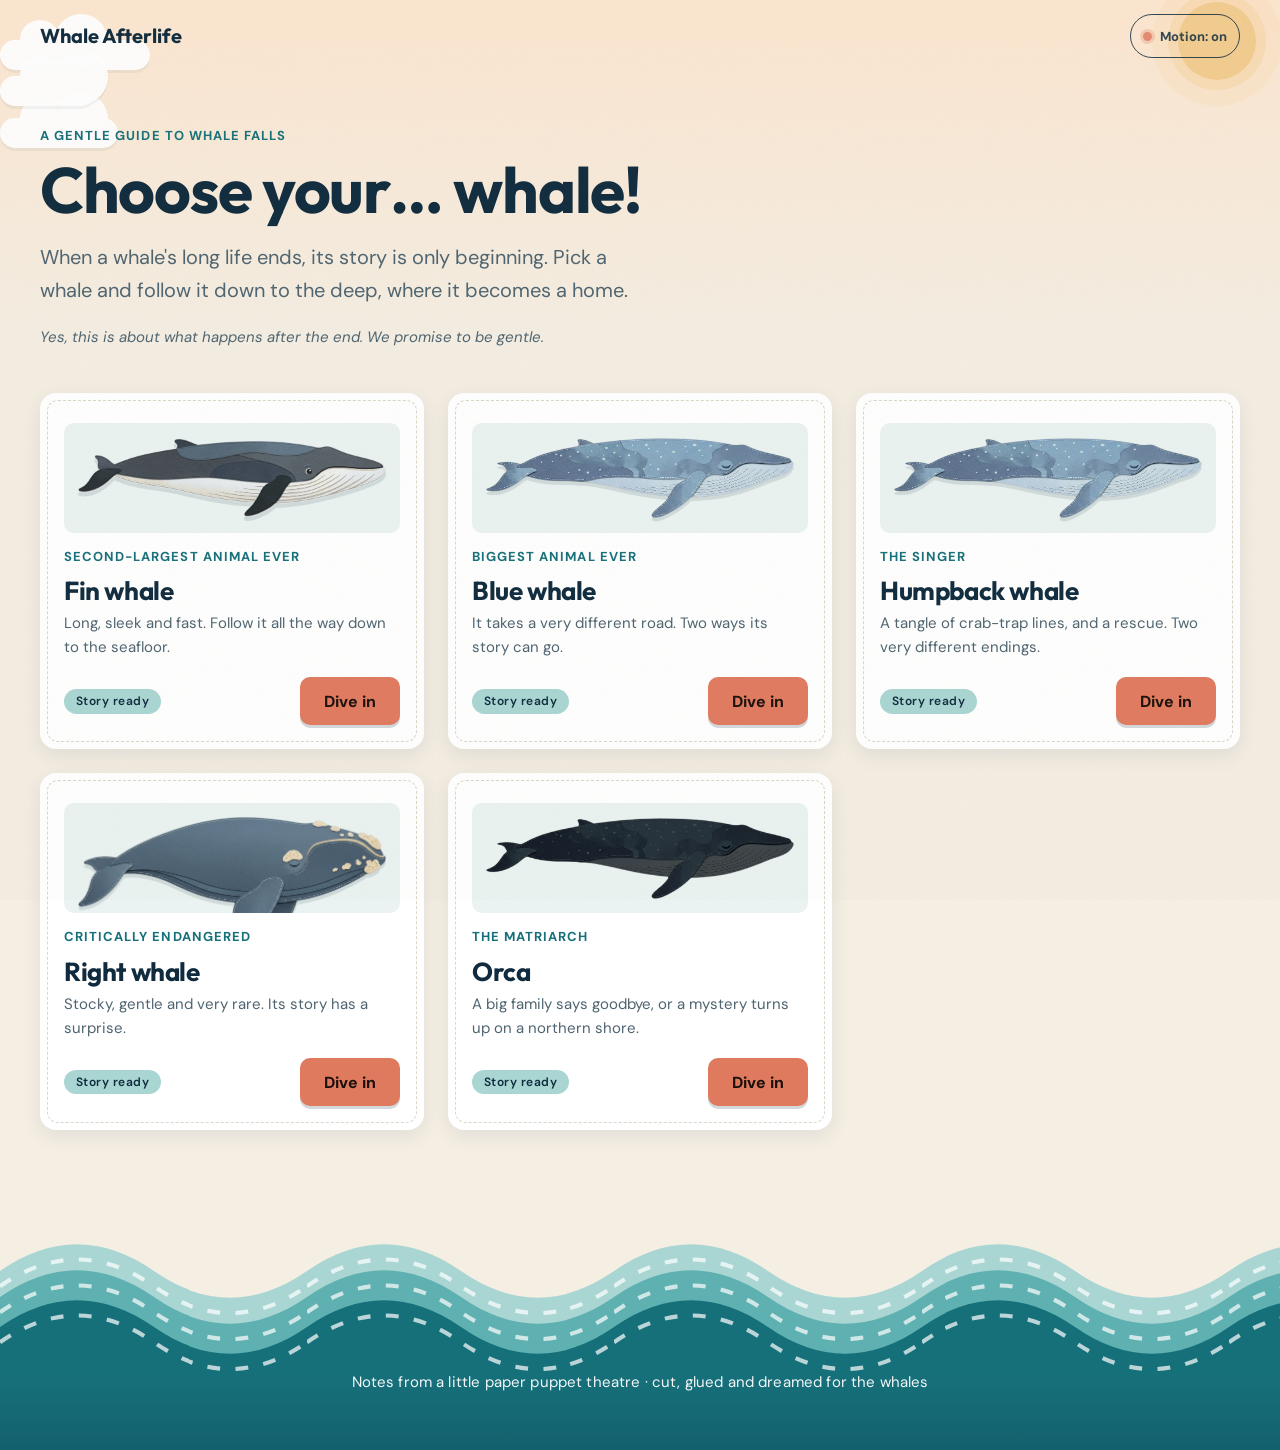
==== commit 963d97a8: "Orca story: family farewell or a White Sea shore mystery (placeholder art), hub card, sources Co-Aut" ====
--- a/index.html
+++ b/index.html
@@ -88,6 +88,18 @@
             <a class="btn btn--accent" href="right-whale.html">Dive in</a>
           </div>
         </article>
+
+        <article class="card card--ready">
+          <div class="card__art"><img src="assets/sprites/blue-whale.png" class="card__art--dark" alt="A paper-cut orca (placeholder drawing)" width="1093" height="285"></div>
+          <p class="eyebrow">The matriarch</p>
+          <h2>Orca</h2>
+          <p class="muted">A big family says goodbye, or a mystery turns up on a northern shore.</p>
+          <div class="card__foot">
+            <span class="chip">Story ready</span>
+            <a class="btn btn--accent" href="orca-whale.html">Dive in</a>
+          </div>
+        </article>
+
       </div>
 
       <p class="aside sources-unlock" id="sourcesUnlock" hidden>Every story here is based on real events and published science. <a href="sources.html">See the sources</a>.</p>
--- a/styles.css
+++ b/styles.css
@@ -134,7 +134,7 @@
 .hero { padding: calc(var(--nav-h) + 56px) 0 230px; background: var(--bg); position: relative; }
 .hero h1 { margin-bottom: 18px; }
 .lede { font-size: clamp(17px, 2vw, 20px); line-height: 1.65; color: var(--muted); max-width: 620px; margin-bottom: 44px; }
-.cards { display: grid; grid-template-columns: repeat(4, 1fr); gap: 24px; }
+.cards { display: grid; grid-template-columns: repeat(3, 1fr); gap: 24px; }
 .card {
   position: relative; background: var(--surface); border-radius: var(--r-lg); padding: 24px;
   box-shadow: var(--shadow-card); display: flex; flex-direction: column;
@@ -668,3 +668,5 @@
 .page-sources .src li { margin: 6px 0; line-height: 1.5; }
 .page-sources .aside { margin: 28px 0 0; font-style: normal; }
 .sources-unlock { margin-top: 36px; max-width: 620px; }
+
+.card__art img.card__art--dark { filter: brightness(.35) contrast(1.15); }
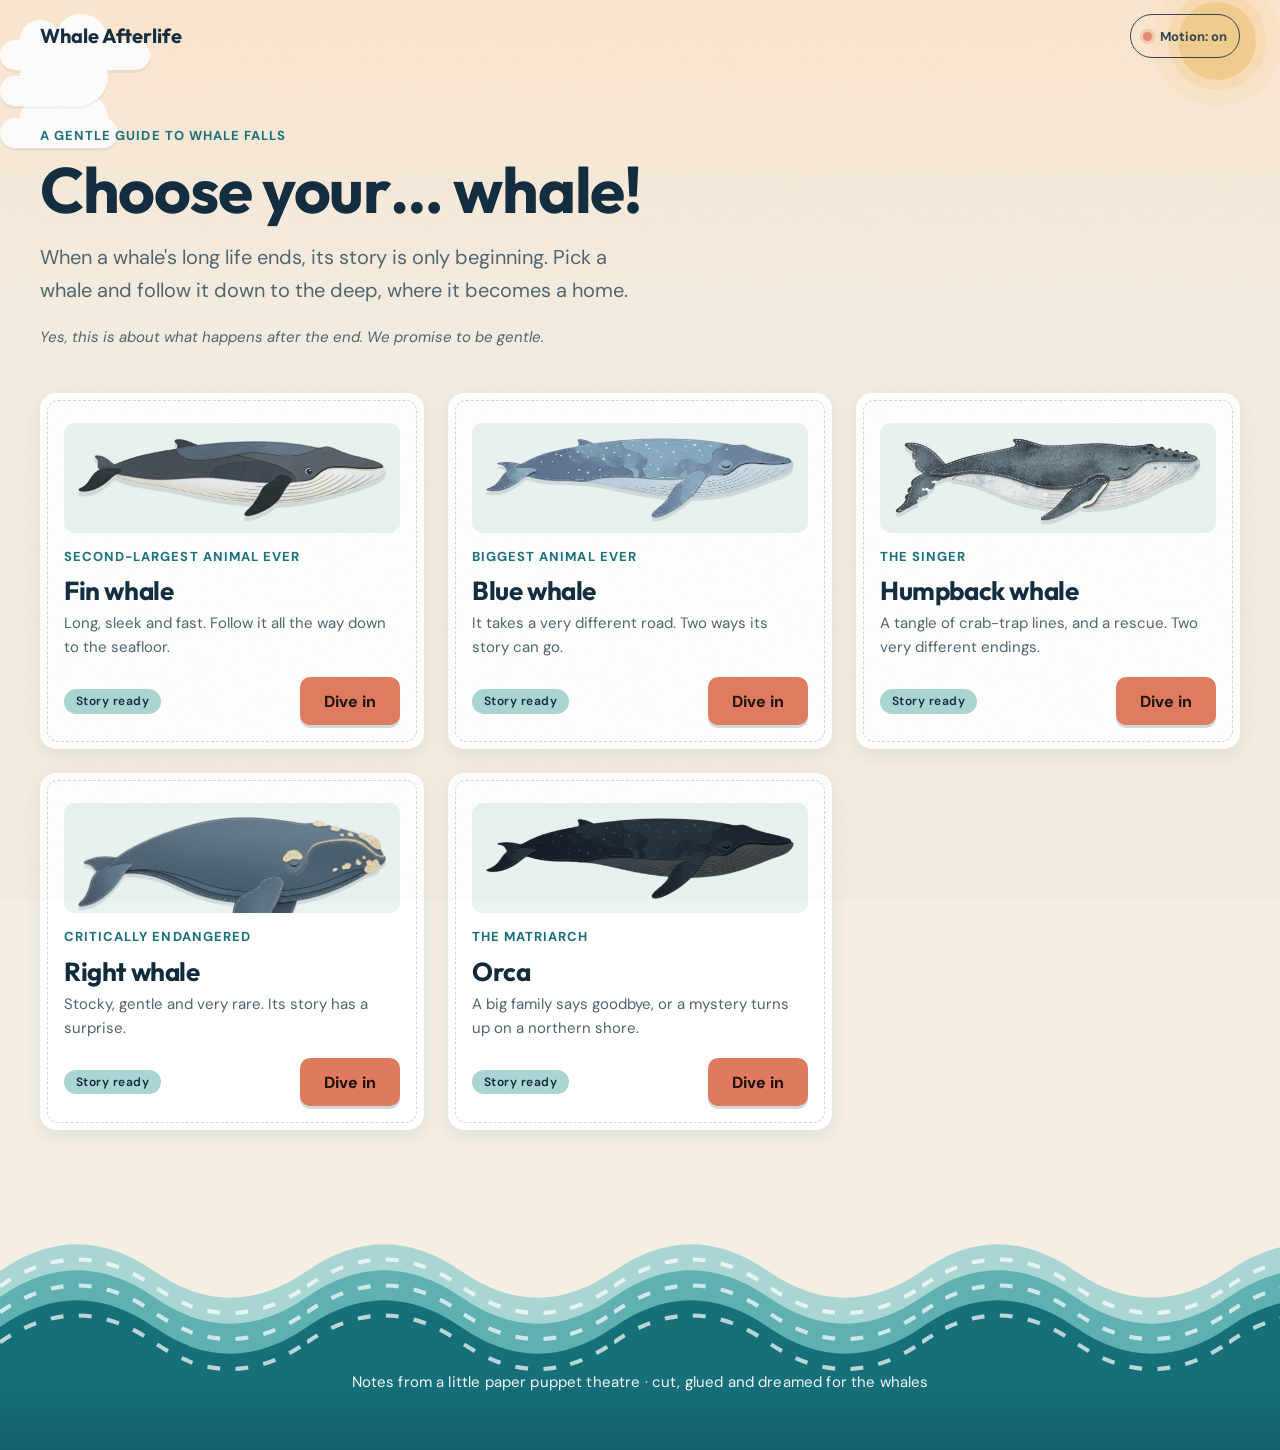
==== commit 1f231260: "Wire first generated sprites (humpback, scarred humpback, crab traps, locals, photographer); not yet" ====
--- a/index.html
+++ b/index.html
@@ -68,7 +68,7 @@
         </article>
 
         <article class="card card--ready">
-          <div class="card__art"><img src="assets/sprites/blue-whale.png" alt="A paper-cut whale (placeholder drawing)" width="1093" height="285"></div>
+          <div class="card__art"><img src="assets/sprites/humpback-whale.png" alt="A paper-cut humpback whale" width="1100" height="306"></div>
           <p class="eyebrow">The singer</p>
           <h2>Humpback whale</h2>
           <p class="muted">A tangle of crab-trap lines, and a rescue. Two very different endings.</p>
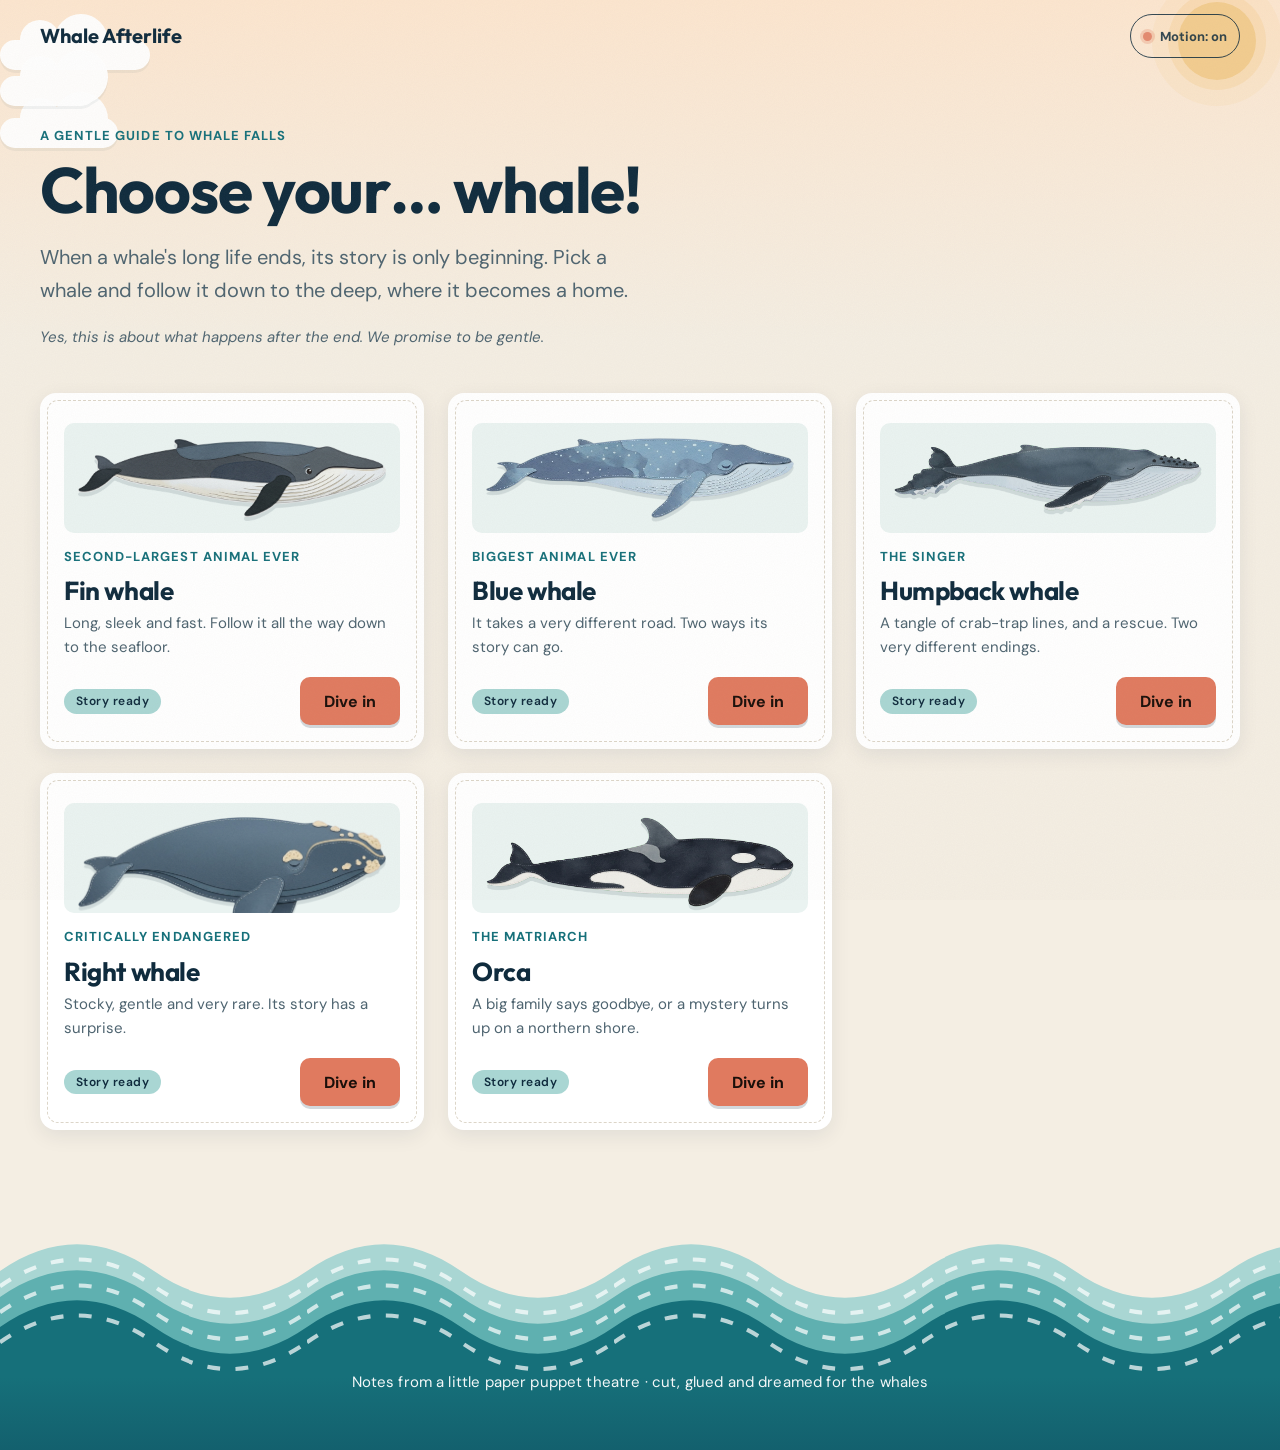
==== commit 3bf2a104: "Orca: real orca, calf and toothless skull sprites; family positions; hub card Co-Authored-By: Claude" ====
--- a/index.html
+++ b/index.html
@@ -90,7 +90,7 @@
         </article>
 
         <article class="card card--ready">
-          <div class="card__art"><img src="assets/sprites/blue-whale.png" class="card__art--dark" alt="A paper-cut orca (placeholder drawing)" width="1093" height="285"></div>
+          <div class="card__art"><img src="assets/sprites/orca.png" alt="A paper-cut orca" width="1100" height="270"></div>
           <p class="eyebrow">The matriarch</p>
           <h2>Orca</h2>
           <p class="muted">A big family says goodbye, or a mystery turns up on a northern shore.</p>
--- a/styles.css
+++ b/styles.css
@@ -669,4 +669,3 @@
 .page-sources .aside { margin: 28px 0 0; font-style: normal; }
 .sources-unlock { margin-top: 36px; max-width: 620px; }
 
-.card__art img.card__art--dark { filter: brightness(.35) contrast(1.15); }
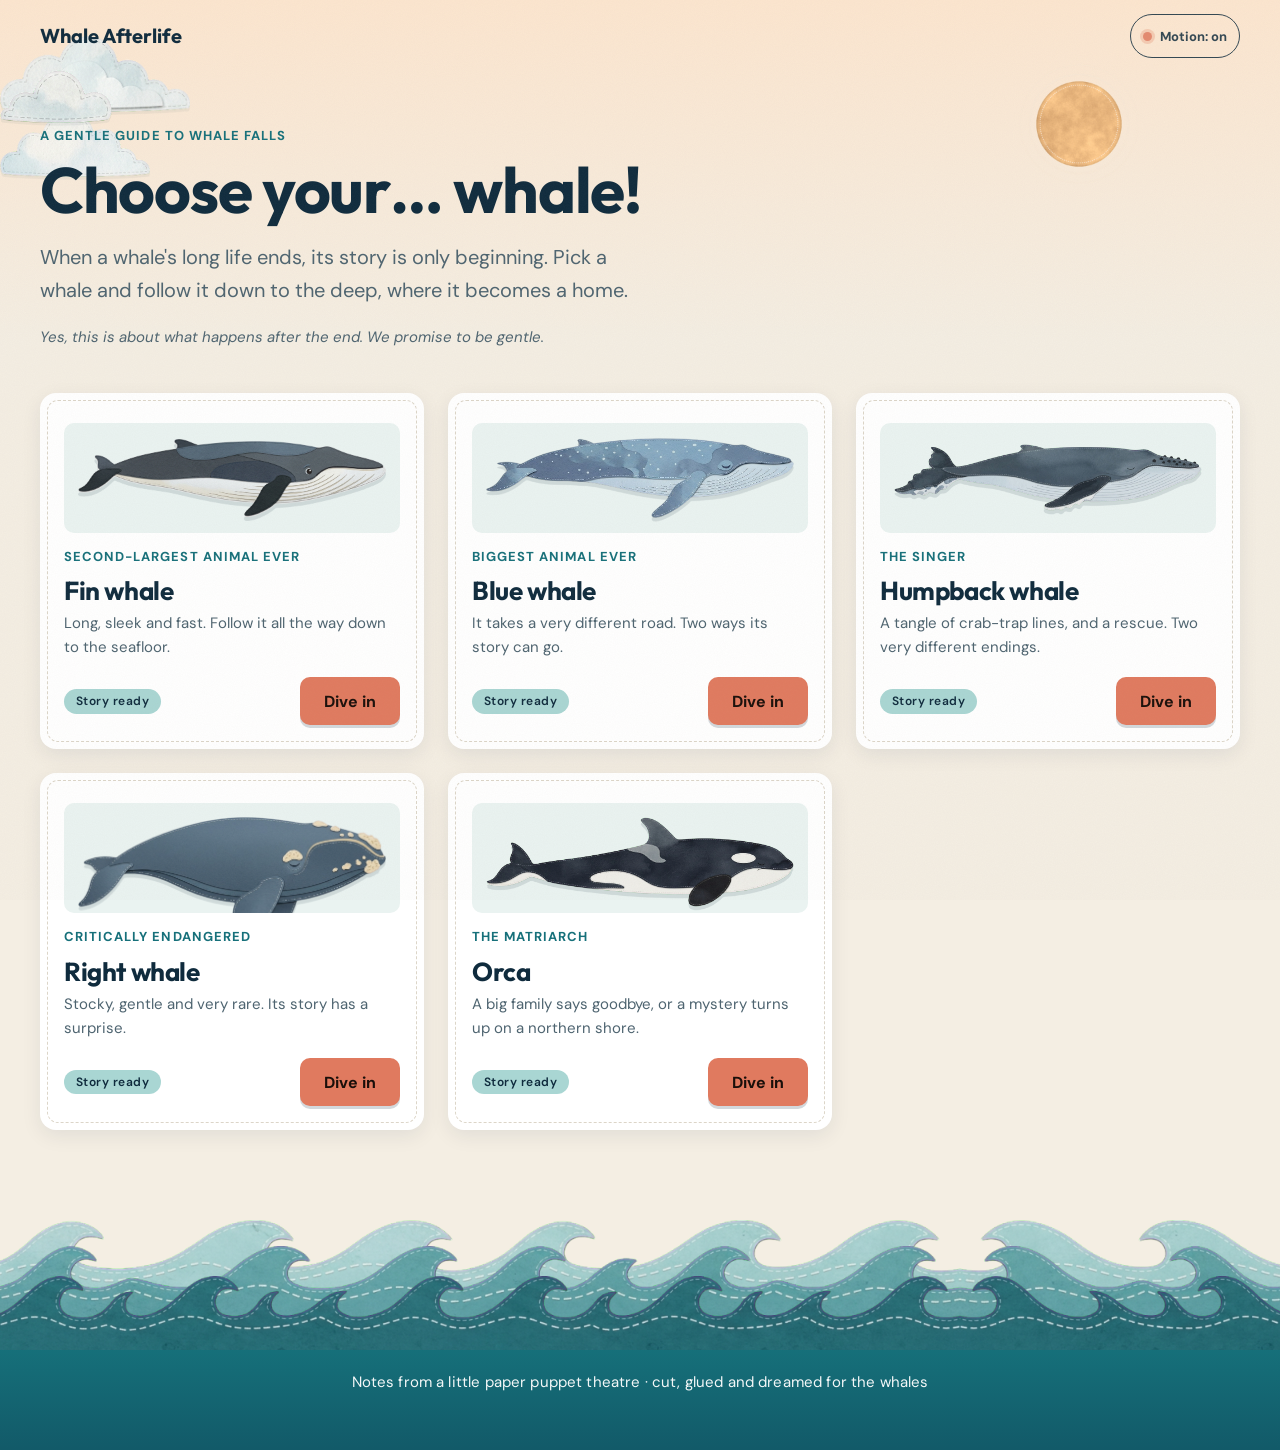
==== commit 994439dc: "Scenery as paper-cut sprites: sky, sun, clouds, wave and dune strips, research ship and scientists, " ====
--- a/index.html
+++ b/index.html
@@ -36,7 +36,7 @@
 
 <main id="top">
   <section class="hero" id="choose">
-    <div class="hub-sky" aria-hidden="true"><i class="sun"></i><i class="cloud cl1"></i><i class="cloud cl2"></i><i class="cloud cl3"></i></div>
+    <div class="hub-sky" aria-hidden="true"><img class="sun" src="assets/sprites/sun.png" alt=""><img class="cloud cl1" src="assets/sprites/cloud-2.png" alt=""><img class="cloud cl2" src="assets/sprites/cloud-1.png" alt=""><img class="cloud cl3" src="assets/sprites/cloud-5.png" alt=""></div>
     <div class="bubbles" data-bubbles="7" aria-hidden="true"></div>
     <div class="wrap">
       <p class="eyebrow">A gentle guide to whale falls</p>
--- a/styles.css
+++ b/styles.css
@@ -627,24 +627,20 @@
 .page-hub .nav.nav--solid { background: color-mix(in srgb, var(--nav-bg) 88%, transparent); -webkit-backdrop-filter: blur(10px); backdrop-filter: blur(10px); }
 .hub-sky { position: absolute; left: 0; right: 0; top: 0; height: 340px; z-index: 0; pointer-events: none; overflow: hidden;
   background: linear-gradient(#FCE6CF, rgba(252, 230, 207, 0)); }
-.hub-sky .sun { position: absolute; right: calc(max(var(--pad), (100vw - 1200px) / 2) - 16px); top: 2px; width: 78px; aspect-ratio: 1; border-radius: 50%; background: #F2CC8F;
-  box-shadow: 0 0 0 10px rgba(242, 204, 143, .35), 0 0 0 26px rgba(242, 204, 143, .16); animation: hubSun 7s ease-in-out infinite; }
-@keyframes hubSun { 50% { box-shadow: 0 0 0 15px rgba(242, 204, 143, .35), 0 0 0 34px rgba(242, 204, 143, .14); } }
-.hub-sky .cloud { position: absolute; left: 0; height: 30px; width: var(--w, 140px); border-radius: 30px; background: #fff; opacity: .95;
+.hub-sky .sun { position: absolute; right: 11vw; top: 64px; width: 120px; height: auto; animation: hubSun 9s ease-in-out infinite; }
+@keyframes hubSun { 50% { translate: 0 4px; rotate: 3deg; } }
+.hub-sky .cloud { position: absolute; left: 0; width: var(--w, 160px); height: auto; opacity: .96;
   animation: hubCloud var(--t, 90s) linear infinite; animation-delay: var(--d, 0s); filter: drop-shadow(0 3px 0 rgba(15, 43, 61, .06)); }
-.hub-sky .cloud::before, .hub-sky .cloud::after { content: ""; position: absolute; background: #fff; border-radius: 50%; }
-.hub-sky .cloud::before { width: 40px; height: 40px; left: 20px; top: -20px; }
-.hub-sky .cloud::after { width: 54px; height: 54px; left: 54px; top: -26px; }
-.hub-sky .cl1 { top: 40px; --w: 150px; --t: 100s; --d: -30s; }
-.hub-sky .cl2 { top: 118px; --w: 118px; --t: 80s; --d: -60s; }
-.hub-sky .cl3 { top: 76px; --w: 96px; --t: 120s; --d: -85s; }
+.hub-sky .cl1 { top: 36px; --w: 190px; --t: 100s; --d: -30s; }
+.hub-sky .cl2 { top: 112px; --w: 150px; --t: 80s; --d: -60s; }
+.hub-sky .cl3 { top: 70px; --w: 112px; --t: 120s; --d: -85s; }
 @keyframes hubCloud { from { translate: -20vw 0; } to { translate: 120vw 0; } }
 
 .footer--sea { position: relative; overflow: hidden; background: transparent; padding: 150px 24px 56px; }
 .footer--sea p { position: relative; z-index: 2; opacity: .95; font-size: 15px; letter-spacing: .01em; }
-.sea-wave { position: absolute; left: 0; right: 0; top: var(--top, 0); bottom: 0; --tw: clamp(220px, 24vw, 380px); --th: calc(var(--tw) / 3);
+.sea-wave { position: absolute; left: 0; right: 0; top: var(--top, 0); bottom: 0; --tw: clamp(1500px, 150vw, 2200px); --th: calc(var(--tw) / var(--ar, 26));
   background-repeat: repeat-x, no-repeat; background-size: var(--tw) var(--th), 100% 100%; background-position: 0 0, 0 calc(var(--th) - 2px);
-  animation: seaWave var(--t, 18s) linear infinite; }
+  animation: seaWave calc(var(--t, 18s) * 7) linear infinite; }
 @keyframes seaWave { from { background-position: 0 0, 0 calc(var(--th) - 2px); } to { background-position: calc(var(--tw) * -1) 0, 0 calc(var(--th) - 2px); } }
 .sea-wave--1 { --top: 0; --t: 26s; }
 .sea-wave--2 { --top: 26px; --t: 19s; }
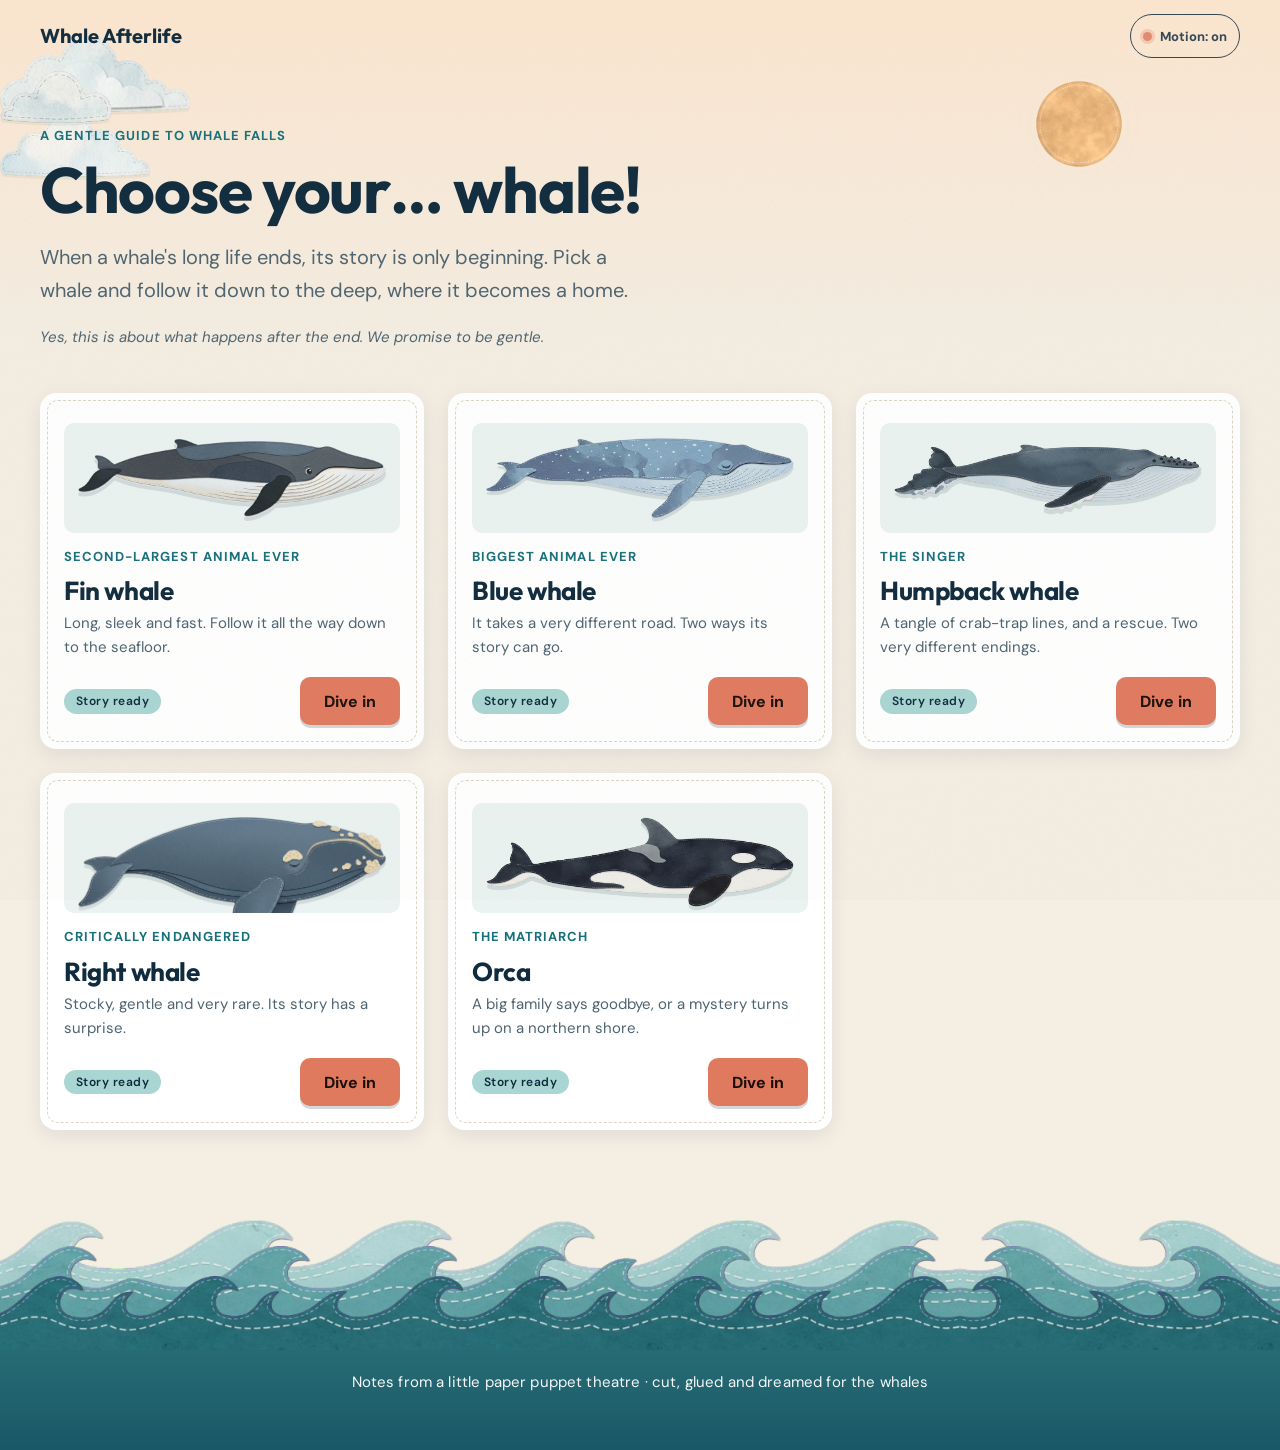
==== commit 3e43fafd: "Sprite audit fixes: front-wave seam, ship and whale water line, orca family and Solovki layout on de" ====
--- a/index.html
+++ b/index.html
@@ -110,7 +110,7 @@
 <footer class="footer footer--sea">
   <div class="sea-wave sea-wave--1" data-wave="#A9D6D3" aria-hidden="true"></div>
   <div class="sea-wave sea-wave--2" data-wave="#5FB0B0" aria-hidden="true"></div>
-  <div class="sea-wave sea-wave--3" data-wave="#16707A" data-fill="linear-gradient(#16707A, #0F4A5C)" aria-hidden="true"></div>
+  <div class="sea-wave sea-wave--3" data-wave="#16707A" data-fill="linear-gradient(#276C75, #0F4A5C)" aria-hidden="true"></div>
   <p>Notes from a little paper puppet theatre · cut, glued and dreamed for the whales</p>
 </footer>
 
